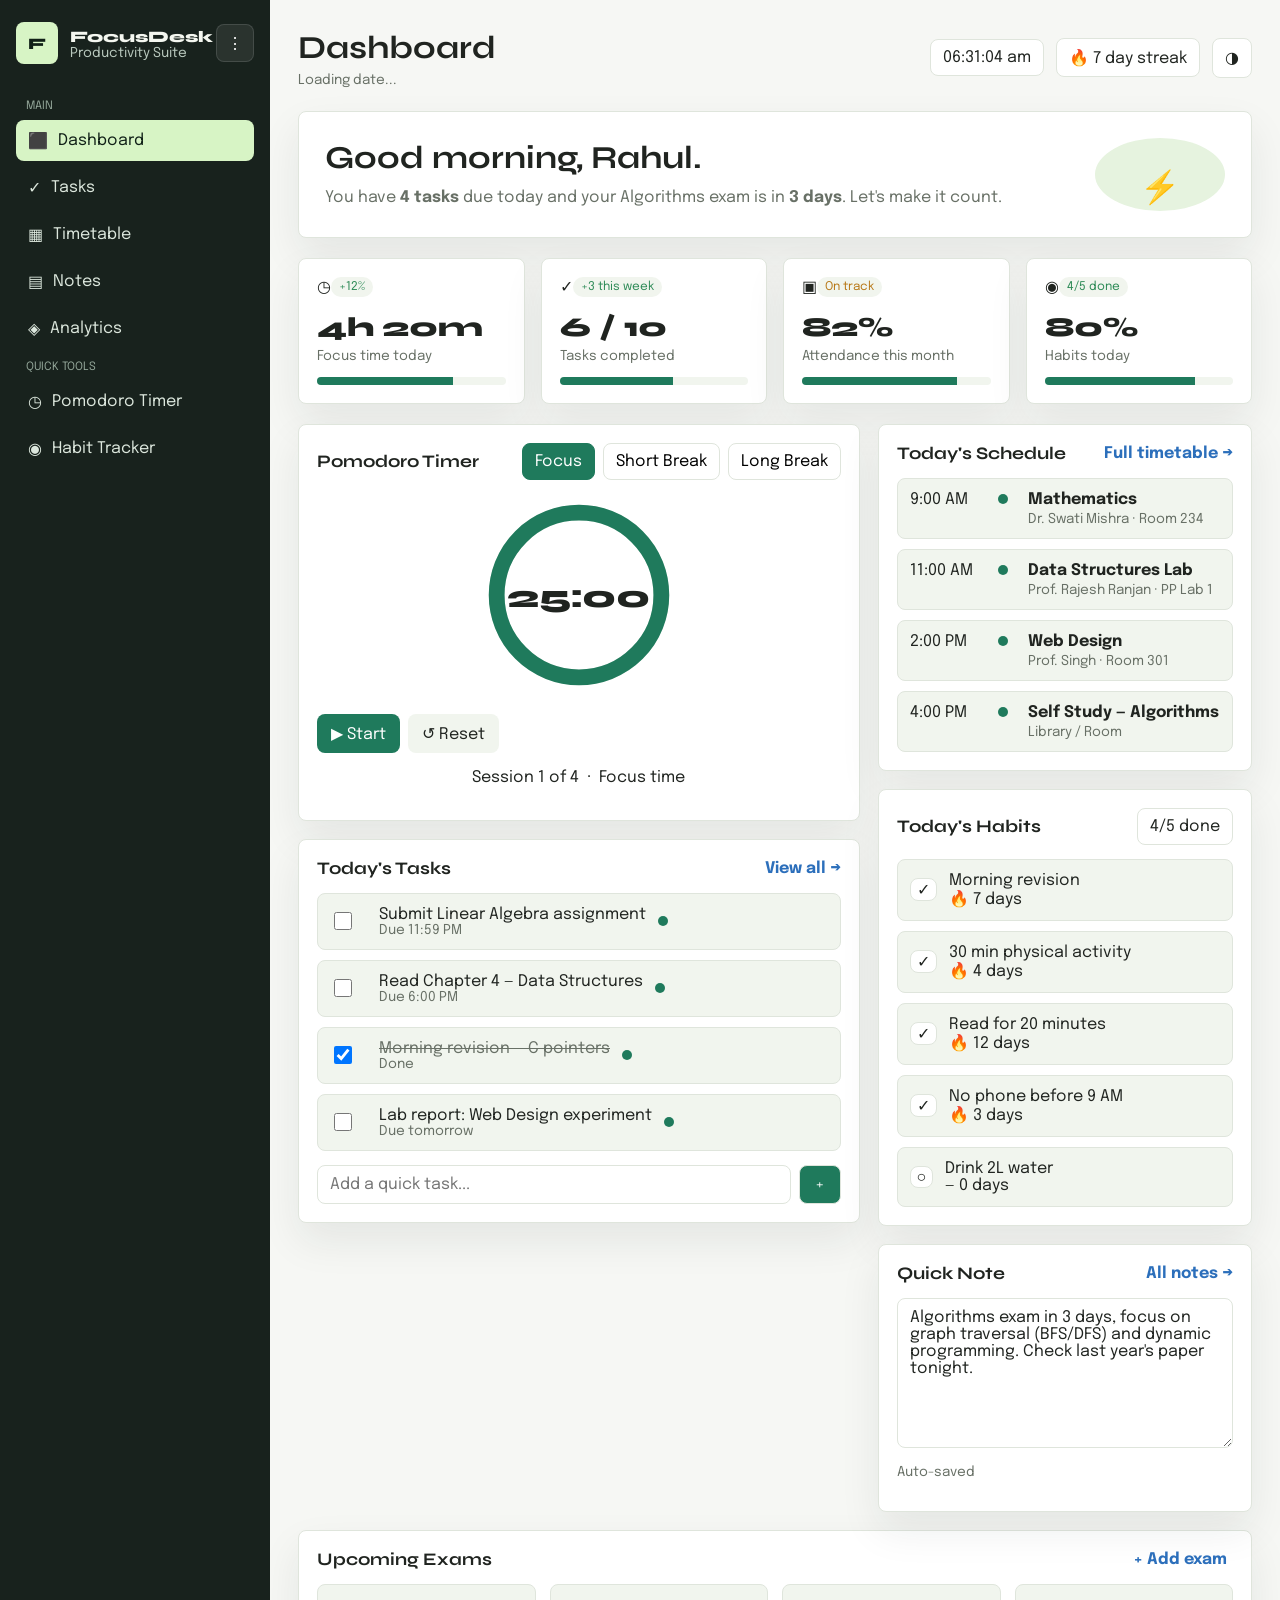
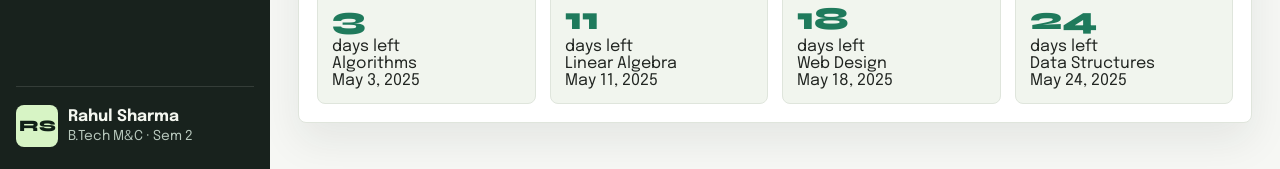
==== html/index.html @ 3807cae0 "Initial commit: project setup" ====
<!DOCTYPE html>
<html lang="en">
<head>
  <meta charset="UTF-8" />
  <meta name="viewport" content="width=device-width, initial-scale=1.0" />
  <title>FocusDesk — Student Productivity Dashboard</title>
  <link rel="stylesheet" href="../css/style.css" />
  <link href="https://fonts.googleapis.com/css2?family=Syne:wght@400;600;700;800&family=Epilogue:ital,wght@0,300;0,400;0,500;1,300&display=swap" rel="stylesheet" />
</head>
<body class="page-dashboard">

  <!-- ── SIDEBAR ─────────────────────────────── -->
  <aside class="sidebar" id="sidebar">
    <div class="sidebar-top">
      <div class="brand">
        <div class="brand-icon">F</div>
        <div class="brand-text">
          <span class="brand-name">FocusDesk</span>
          <span class="brand-sub">Productivity Suite</span>
        </div>
      </div>
      <button class="sidebar-toggle" id="sidebarToggle" aria-label="Toggle sidebar">&#8942;</button>
    </div>

    <nav class="sidebar-nav">
      <p class="nav-group-label">Main</p>
      <ul class="nav-list">
        <li>
          <a href="index.html" class="nav-item active">
            <span class="nav-icon">⬛</span>
            <span class="nav-label">Dashboard</span>
          </a>
        </li>
        <li>
          <a href="tasks.html" class="nav-item">
            <span class="nav-icon">✓</span>
            <span class="nav-label">Tasks</span>
          </a>
        </li>
        <li>
          <a href="timetable.html" class="nav-item">
            <span class="nav-icon">▦</span>
            <span class="nav-label">Timetable</span>
          </a>
        </li>
        <li>
          <a href="notes.html" class="nav-item">
            <span class="nav-icon">▤</span>
            <span class="nav-label">Notes</span>
          </a>
        </li>
        <li>
          <a href="stats.html" class="nav-item">
            <span class="nav-icon">◈</span>
            <span class="nav-label">Analytics</span>
          </a>
        </li>
      </ul>

      <p class="nav-group-label">Quick Tools</p>
      <ul class="nav-list">
        <li>
          <a href="#pomodoro" class="nav-item">
            <span class="nav-icon">◷</span>
            <span class="nav-label">Pomodoro Timer</span>
          </a>
        </li>
        <li>
          <a href="#habits" class="nav-item">
            <span class="nav-icon">◉</span>
            <span class="nav-label">Habit Tracker</span>
          </a>
        </li>
      </ul>
    </nav>

    <div class="sidebar-profile">
      <div class="profile-avatar">RS</div>
      <div class="profile-info">
        <p class="profile-name">Rahul Sharma</p>
        <p class="profile-course">B.Tech M&amp;C · Sem 2</p>
      </div>
    </div>
  </aside>

  <!-- ── MAIN CONTENT ───────────────────────── -->
  <main class="main-content">

    <!-- TOPBAR -->
    <header class="topbar">
      <div class="topbar-left">
        <h1 class="page-title">Dashboard</h1>
        <p class="page-sub" id="currentDate">Loading date...</p>
      </div>
      <div class="topbar-right">
        <div class="live-clock" id="liveClock">00:00:00</div>
        <div class="streak-badge">
          <span class="streak-fire">🔥</span>
          <span class="streak-count" id="streakCount">7</span>
          <span class="streak-label">day streak</span>
        </div>
        <button class="theme-toggle" id="themeToggle" aria-label="Toggle theme">◑</button>
      </div>
    </header>

    <!-- GREETING BANNER -->
    <section class="greeting-banner">
      <div class="greeting-text">
        <h2 class="greeting-headline" id="greetingText">Good morning, Rahul.</h2>
        <p class="greeting-sub">You have <strong id="tasksToday">4 tasks</strong> due today and your Algorithms exam is in <strong>3 days</strong>. Let's make it count.</p>
      </div>
      <div class="greeting-visual" aria-hidden="true">
        <div class="gv-ring gv-ring-1"></div>
        <div class="gv-ring gv-ring-2"></div>
        <div class="gv-ring gv-ring-3"></div>
        <span class="gv-icon">⚡</span>
      </div>
    </section>

    <!-- STAT CARDS ROW -->
    <section class="stats-row" aria-label="Quick stats">
      <div class="stat-card" id="statFocusTime">
        <div class="stat-card-top">
          <span class="stat-icon">◷</span>
          <span class="stat-trend up">+12%</span>
        </div>
        <div class="stat-number">4h 20m</div>
        <div class="stat-label">Focus time today</div>
        <div class="stat-bar">
          <div class="stat-bar-fill" style="--pct: 72%"></div>
        </div>
      </div>

      <div class="stat-card" id="statTasksDone">
        <div class="stat-card-top">
          <span class="stat-icon">✓</span>
          <span class="stat-trend up">+3 this week</span>
        </div>
        <div class="stat-number">6 / 10</div>
        <div class="stat-label">Tasks completed</div>
        <div class="stat-bar">
          <div class="stat-bar-fill" style="--pct: 60%"></div>
        </div>
      </div>

      <div class="stat-card" id="statAttendance">
        <div class="stat-card-top">
          <span class="stat-icon">▣</span>
          <span class="stat-trend neutral">On track</span>
        </div>
        <div class="stat-number">82%</div>
        <div class="stat-label">Attendance this month</div>
        <div class="stat-bar">
          <div class="stat-bar-fill" style="--pct: 82%"></div>
        </div>
      </div>

      <div class="stat-card" id="statHabits">
        <div class="stat-card-top">
          <span class="stat-icon">◉</span>
          <span class="stat-trend up">4/5 done</span>
        </div>
        <div class="stat-number">80%</div>
        <div class="stat-label">Habits today</div>
        <div class="stat-bar">
          <div class="stat-bar-fill" style="--pct: 80%"></div>
        </div>
      </div>
    </section>

    <!-- MAIN GRID: Two columns -->
    <div class="dashboard-grid">

      <!-- LEFT COLUMN -->
      <div class="dash-col dash-col-left">

        <!-- POMODORO TIMER -->
        <section class="widget widget-pomodoro" id="pomodoro">
          <div class="widget-header">
            <h3 class="widget-title">Pomodoro Timer</h3>
            <div class="pomo-mode-tabs">
              <button class="pomo-tab active" data-mode="focus" id="modeWork">Focus</button>
              <button class="pomo-tab" data-mode="short" id="modeShort">Short Break</button>
              <button class="pomo-tab" data-mode="long" id="modeLong">Long Break</button>
            </div>
          </div>
          <div class="pomo-body">
            <div class="pomo-ring-wrap">
              <svg class="pomo-ring" viewBox="0 0 120 120" aria-hidden="true">
                <circle class="pomo-ring-bg" cx="60" cy="60" r="52" />
                <circle class="pomo-ring-fill" cx="60" cy="60" r="52" id="pomodoroRing" />
              </svg>
              <div class="pomo-time-display" id="pomodoroDisplay">25:00</div>
            </div>
            <div class="pomo-controls">
              <button class="pomo-btn" id="pomodoroStart">▶ Start</button>
              <button class="pomo-btn pomo-btn-ghost" id="pomodoroReset">↺ Reset</button>
            </div>
            <p class="pomo-session-info">Session <span id="pomodoroSession">1</span> of 4 &nbsp;·&nbsp; <span id="pomodoroPhase">Focus time</span></p>
          </div>
        </section>

        <!-- TODAY'S QUICK TASKS -->
        <section class="widget widget-tasks">
          <div class="widget-header">
            <h3 class="widget-title">Today's Tasks</h3>
            <a href="tasks.html" class="widget-link">View all →</a>
          </div>
          <ul class="quick-task-list" id="quickTaskList">
            <li class="quick-task" data-priority="high">
              <input type="checkbox" class="task-cb" id="qt1" />
              <label for="qt1" class="task-cb-label"></label>
              <div class="task-text-wrap">
                <span class="task-text">Submit Linear Algebra assignment</span>
                <span class="task-due">Due 11:59 PM</span>
              </div>
              <span class="task-priority-dot high"></span>
            </li>
            <li class="quick-task" data-priority="medium">
              <input type="checkbox" class="task-cb" id="qt2" />
              <label for="qt2" class="task-cb-label"></label>
              <div class="task-text-wrap">
                <span class="task-text">Read Chapter 4 — Data Structures</span>
                <span class="task-due">Due 6:00 PM</span>
              </div>
              <span class="task-priority-dot medium"></span>
            </li>
            <li class="quick-task done" data-priority="low">
              <input type="checkbox" class="task-cb" id="qt3" checked />
              <label for="qt3" class="task-cb-label"></label>
              <div class="task-text-wrap">
                <span class="task-text">Morning revision — C pointers</span>
                <span class="task-due">Done</span>
              </div>
              <span class="task-priority-dot low"></span>
            </li>
            <li class="quick-task" data-priority="high">
              <input type="checkbox" class="task-cb" id="qt4" />
              <label for="qt4" class="task-cb-label"></label>
              <div class="task-text-wrap">
                <span class="task-text">Lab report: Web Design experiment</span>
                <span class="task-due">Due tomorrow</span>
              </div>
              <span class="task-priority-dot high"></span>
            </li>
          </ul>
          <div class="add-task-inline">
            <input type="text" class="add-task-input" id="addTaskInput" placeholder="Add a quick task..." />
            <button class="add-task-btn" id="addTaskBtn">+</button>
          </div>
        </section>

      </div>

      <!-- RIGHT COLUMN -->
      <div class="dash-col dash-col-right">

        <!-- UPCOMING SCHEDULE -->
        <section class="widget widget-schedule">
          <div class="widget-header">
            <h3 class="widget-title">Today's Schedule</h3>
            <a href="timetable.html" class="widget-link">Full timetable →</a>
          </div>
          <div class="schedule-timeline">
            <div class="schedule-item done">
              <div class="sched-time">9:00 AM</div>
              <div class="sched-line"><div class="sched-dot"></div></div>
              <div class="sched-content">
                <p class="sched-subject">Mathematics</p>
                <p class="sched-info">Dr. Swati Mishra · Room 234</p>
              </div>
            </div>
            <div class="schedule-item active">
              <div class="sched-time">11:00 AM</div>
              <div class="sched-line"><div class="sched-dot"></div></div>
              <div class="sched-content">
                <p class="sched-subject">Data Structures Lab</p>
                <p class="sched-info">Prof. Rajesh Ranjan · PP Lab 1</p>
              </div>
            </div>
            <div class="schedule-item">
              <div class="sched-time">2:00 PM</div>
              <div class="sched-line"><div class="sched-dot"></div></div>
              <div class="sched-content">
                <p class="sched-subject">Web Design</p>
                <p class="sched-info">Prof. Singh · Room 301</p>
              </div>
            </div>
            <div class="schedule-item">
              <div class="sched-time">4:00 PM</div>
              <div class="sched-line"><div class="sched-dot"></div></div>
              <div class="sched-content">
                <p class="sched-subject">Self Study — Algorithms</p>
                <p class="sched-info">Library / Room</p>
              </div>
            </div>
          </div>
        </section>

        <!-- HABIT TRACKER -->
        <section class="widget widget-habits" id="habits">
          <div class="widget-header">
            <h3 class="widget-title">Today's Habits</h3>
            <span class="widget-badge" id="habitBadge">4/5 done</span>
          </div>
          <ul class="habit-list" id="habitList">
            <li class="habit-item done">
              <button class="habit-check" data-done="true" aria-label="Toggle">✓</button>
              <div class="habit-info">
                <span class="habit-name">Morning revision</span>
                <span class="habit-streak">🔥 7 days</span>
              </div>
            </li>
            <li class="habit-item done">
              <button class="habit-check" data-done="true" aria-label="Toggle">✓</button>
              <div class="habit-info">
                <span class="habit-name">30 min physical activity</span>
                <span class="habit-streak">🔥 4 days</span>
              </div>
            </li>
            <li class="habit-item done">
              <button class="habit-check" data-done="true" aria-label="Toggle">✓</button>
              <div class="habit-info">
                <span class="habit-name">Read for 20 minutes</span>
                <span class="habit-streak">🔥 12 days</span>
              </div>
            </li>
            <li class="habit-item done">
              <button class="habit-check" data-done="true" aria-label="Toggle">✓</button>
              <div class="habit-info">
                <span class="habit-name">No phone before 9 AM</span>
                <span class="habit-streak">🔥 3 days</span>
              </div>
            </li>
            <li class="habit-item">
              <button class="habit-check" data-done="false" aria-label="Toggle">○</button>
              <div class="habit-info">
                <span class="habit-name">Drink 2L water</span>
                <span class="habit-streak">— 0 days</span>
              </div>
            </li>
          </ul>
        </section>

        <!-- QUICK NOTE -->
        <section class="widget widget-quicknote">
          <div class="widget-header">
            <h3 class="widget-title">Quick Note</h3>
            <a href="notes.html" class="widget-link">All notes →</a>
          </div>
          <textarea class="quick-note-area" id="quickNoteArea" placeholder="Jot something down... (auto-saved)">Algorithms exam in 3 days, focus on graph traversal (BFS/DFS) and dynamic programming. Check last year's paper tonight.</textarea>
          <p class="quick-note-hint" id="quickNoteSaveStatus">Auto-saved</p>
        </section>

      </div>

    </div>
    <!-- end dashboard-grid -->

    <!-- EXAM COUNTDOWN STRIP -->
    <section class="exam-strip">
      <div class="widget-header">
        <h3 class="widget-title">Upcoming Exams</h3>
        <button class="widget-link-btn" id="addExamBtn">+ Add exam</button>
      </div>
      <div class="exam-cards-row" id="examCardsRow">
        <div class="exam-card">
          <div class="exam-days" id="examDays1">3</div>
          <div class="exam-days-label">days left</div>
          <div class="exam-name">Algorithms</div>
          <div class="exam-date">May 3, 2025</div>
        </div>
        <div class="exam-card">
          <div class="exam-days">11</div>
          <div class="exam-days-label">days left</div>
          <div class="exam-name">Linear Algebra</div>
          <div class="exam-date">May 11, 2025</div>
        </div>
        <div class="exam-card">
          <div class="exam-days">18</div>
          <div class="exam-days-label">days left</div>
          <div class="exam-name">Web Design</div>
          <div class="exam-date">May 18, 2025</div>
        </div>
        <div class="exam-card">
          <div class="exam-days">24</div>
          <div class="exam-days-label">days left</div>
          <div class="exam-name">Data Structures</div>
          <div class="exam-date">May 24, 2025</div>
        </div>
      </div>
    </section>

  </main>
  <!-- end main-content -->

  <script type="module" src="../js/app.js"></script>
  <script type="module" src="../js/dashboard.js"></script>
</body>
</html>
---- css/style.css ----
:root {
  --bg: #f6f7f4;
  --panel: #ffffff;
  --panel-soft: #f1f5ee;
  --text: #202420;
  --muted: #687066;
  --line: #dfe5dc;
  --accent: #1f7a5c;
  --accent-2: #2c6fbb;
  --amber: #b77716;
  --red: #c34949;
  --green: #2e8b57;
  --shadow: 0 18px 40px rgba(31, 40, 35, 0.08);
}

* {
  box-sizing: border-box;
}

body {
  margin: 0;
  min-height: 100vh;
  background: var(--bg);
  color: var(--text);
  font-family: Epilogue, Arial, sans-serif;
  display: flex;
}

body.dark {
  --bg: #151917;
  --panel: #202621;
  --panel-soft: #262d28;
  --text: #eef3ed;
  --muted: #a8b2a9;
  --line: #384139;
  --shadow: 0 18px 40px rgba(0, 0, 0, 0.22);
}

button,
input,
textarea,
select {
  font: inherit;
}

button,
a {
  -webkit-tap-highlight-color: transparent;
}

a {
  color: inherit;
  text-decoration: none;
}

.sidebar {
  width: 270px;
  min-height: 100vh;
  padding: 22px 16px;
  background: #18221d;
  color: #f4f7f0;
  position: sticky;
  top: 0;
  display: flex;
  flex-direction: column;
  gap: 24px;
}

.sidebar-top,
.brand,
.topbar,
.topbar-right,
.stat-card-top,
.widget-header,
.task-toolbar,
.task-actions,
.modal-header,
.modal-footer,
.editor-meta-row,
.format-toolbar,
.tt-legend,
.period-tabs,
.week-nav,
.view-toggle-bar {
  display: flex;
  align-items: center;
}

.sidebar-top,
.topbar,
.widget-header,
.task-toolbar,
.modal-header,
.modal-footer {
  justify-content: space-between;
}

.brand {
  gap: 12px;
}

.brand-icon,
.profile-avatar {
  width: 42px;
  height: 42px;
  display: grid;
  place-items: center;
  border-radius: 8px;
  background: #d7f4c5;
  color: #102017;
  font-family: Syne, Arial, sans-serif;
  font-weight: 800;
}

.brand-text,
.profile-info,
.task-text-wrap,
.habit-info,
.editor-meta,
.donut-center {
  display: flex;
  flex-direction: column;
}

.brand-name,
.page-title,
.greeting-headline,
.widget-title,
.task-card-title,
.modal-title,
.col-title {
  font-family: Syne, Arial, sans-serif;
}

.brand-name {
  font-weight: 800;
}

.brand-sub,
.profile-course,
.page-sub,
.stat-label,
.task-due,
.sched-info,
.quick-note-hint,
.note-save-status,
.note-wordcount,
.note-last-edited {
  color: var(--muted);
  font-size: 0.85rem;
}

.sidebar .brand-sub,
.sidebar .profile-course {
  color: #b8c8bd;
}

.sidebar-toggle,
.theme-toggle,
.week-btn,
.tca-btn,
.modal-close,
.editor-btn,
.fmt-btn,
.habit-check,
.add-task-btn {
  border: 1px solid var(--line);
  background: var(--panel);
  color: var(--text);
  border-radius: 8px;
  cursor: pointer;
}

.sidebar-toggle {
  background: rgba(255, 255, 255, 0.08);
  color: #ffffff;
  border-color: rgba(255, 255, 255, 0.12);
  width: 38px;
  height: 38px;
}

.nav-group-label {
  margin: 12px 10px 8px;
  color: #94a79a;
  font-size: 0.72rem;
  text-transform: uppercase;
  letter-spacing: 0;
}

.nav-list {
  list-style: none;
  padding: 0;
  margin: 0;
  display: grid;
  gap: 6px;
}

.nav-item {
  display: flex;
  gap: 10px;
  align-items: center;
  padding: 11px 12px;
  border-radius: 8px;
  color: #dce7dd;
}

.nav-item.active,
.nav-item:hover {
  background: #d7f4c5;
  color: #102017;
}

.sidebar-profile {
  margin-top: auto;
  display: flex;
  gap: 10px;
  align-items: center;
  padding-top: 18px;
  border-top: 1px solid rgba(255, 255, 255, 0.12);
}

.profile-name {
  margin: 0;
  font-weight: 700;
}

.profile-course {
  margin: 4px 0 0;
}

.main-content {
  flex: 1;
  min-width: 0;
  padding: 28px;
}

.topbar {
  gap: 20px;
  margin-bottom: 24px;
}

.topbar-right {
  gap: 12px;
  flex-wrap: wrap;
  justify-content: flex-end;
}

.page-title {
  margin: 0;
  font-size: 2rem;
}

.page-sub {
  margin: 6px 0 0;
}

.live-clock,
.streak-badge,
.widget-badge,
.period-btn,
.filter-btn,
.view-btn,
.pomo-tab {
  background: var(--panel);
  border: 1px solid var(--line);
  border-radius: 8px;
  padding: 9px 12px;
}

.theme-toggle,
.week-btn {
  width: 40px;
  height: 40px;
}

.greeting-banner,
.widget,
.stat-card,
.task-overview,
.task-column,
.notes-sidebar,
.note-editor-wrap,
.exam-strip,
.tt-legend,
.modal {
  background: var(--panel);
  border: 1px solid var(--line);
  border-radius: 8px;
  box-shadow: var(--shadow);
}

.greeting-banner {
  display: flex;
  justify-content: space-between;
  gap: 20px;
  padding: 26px;
  margin-bottom: 20px;
  overflow: hidden;
}

.greeting-headline {
  margin: 0 0 8px;
  font-size: 2rem;
}

.greeting-sub {
  margin: 0;
  color: var(--muted);
  line-height: 1.6;
}

.greeting-visual {
  width: 130px;
  min-width: 130px;
  border-radius: 50%;
  background: #e6f3df;
  display: grid;
  place-items: center;
  color: #1b7a57;
  font-size: 2rem;
}

.stats-row {
  display: grid;
  grid-template-columns: repeat(4, minmax(0, 1fr));
  gap: 16px;
  margin-bottom: 20px;
}

.stat-card {
  padding: 18px;
}

.stat-number {
  font-family: Syne, Arial, sans-serif;
  font-size: 1.7rem;
  font-weight: 800;
  margin: 14px 0 6px;
}

.stat-trend,
.priority-tag,
.att-status,
.note-item-cat {
  font-size: 0.75rem;
  border-radius: 999px;
  padding: 4px 8px;
  background: var(--panel-soft);
}

.up,
.safe,
.green {
  color: var(--green);
}

.neutral,
.amber,
.warn {
  color: var(--amber);
}

.red,
.danger {
  color: var(--red);
}

.stat-bar,
.task-ov-bar,
.trend-bar-wrap,
.att-bar-wrap {
  height: 8px;
  background: var(--panel-soft);
  border-radius: 999px;
  overflow: hidden;
  margin-top: 14px;
}

.stat-bar-fill,
.task-ov-fill,
.trend-bar,
.att-bar {
  display: block;
  height: 100%;
  width: var(--pct, var(--w, 50%));
  background: var(--accent);
}

.dashboard-grid,
.analytics-grid {
  display: grid;
  grid-template-columns: minmax(0, 1.35fr) minmax(320px, 0.9fr);
  gap: 18px;
}

.dash-col,
.analytics-grid {
  min-width: 0;
}

.widget,
.exam-strip {
  padding: 18px;
  margin-bottom: 18px;
}

.widget-title {
  margin: 0;
  font-size: 1.1rem;
}

.widget-link,
.widget-link-btn {
  color: var(--accent-2);
  font-weight: 700;
  background: transparent;
  border: 0;
  cursor: pointer;
}

.pomo-body {
  text-align: center;
}

.pomo-ring-wrap {
  position: relative;
  width: 190px;
  margin: 20px auto;
}

.pomo-ring {
  width: 190px;
  height: 190px;
  transform: rotate(-90deg);
}

.pomo-ring-bg,
.pomo-ring-fill {
  fill: none;
  stroke-width: 10;
}

.pomo-ring-bg {
  stroke: var(--panel-soft);
}

.pomo-ring-fill {
  stroke: var(--accent);
  stroke-linecap: round;
}

.pomo-time-display {
  position: absolute;
  inset: 0;
  display: grid;
  place-items: center;
  font-family: Syne, Arial, sans-serif;
  font-size: 2rem;
  font-weight: 800;
}

.pomo-mode-tabs,
.pomo-controls,
.task-filters {
  display: flex;
  gap: 8px;
  flex-wrap: wrap;
}

.pomo-tab.active,
.filter-btn.active,
.view-btn.active,
.period-btn.active,
.notes-filter.active {
  background: var(--accent);
  color: #ffffff;
  border-color: var(--accent);
}

.pomo-btn,
.btn-add-task,
.modal-btn-confirm,
.new-note-btn {
  border: 0;
  background: var(--accent);
  color: #ffffff;
  border-radius: 8px;
  padding: 10px 14px;
  cursor: pointer;
}

.pomo-btn-ghost,
.modal-btn-cancel {
  background: var(--panel-soft);
  color: var(--text);
}

.quick-task-list,
.habit-list,
.notes-list,
.donut-legend {
  list-style: none;
  padding: 0;
  margin: 14px 0 0;
  display: grid;
  gap: 10px;
}

.quick-task,
.habit-item,
.schedule-item,
.note-item,
.task-card {
  background: var(--panel-soft);
  border: 1px solid var(--line);
  border-radius: 8px;
}

.quick-task,
.habit-item {
  display: flex;
  align-items: center;
  gap: 12px;
  padding: 12px;
}

.quick-task.done .task-text,
.task-card.done .task-card-title,
.task-card.is-done .task-card-title {
  text-decoration: line-through;
  color: var(--muted);
}

.task-cb {
  width: 18px;
  height: 18px;
}

.add-task-inline,
.notes-search-wrap {
  display: flex;
  gap: 8px;
  margin-top: 14px;
}

.add-task-input,
.notes-search,
.modal-input,
.modal-textarea,
.modal-select,
.task-sort-select,
.note-title-input,
.note-cat-select,
.quick-note-area {
  width: 100%;
  border: 1px solid var(--line);
  background: var(--panel);
  color: var(--text);
  border-radius: 8px;
  padding: 10px 12px;
}

.add-task-btn {
  min-width: 42px;
  background: var(--accent);
  color: #ffffff;
}

.schedule-timeline {
  display: grid;
  gap: 10px;
  margin-top: 14px;
}

.schedule-item {
  display: grid;
  grid-template-columns: 78px 20px 1fr;
  gap: 10px;
  padding: 12px;
}

.sched-subject {
  margin: 0 0 4px;
  font-weight: 700;
}

.sched-info {
  margin: 0;
}

.sched-dot,
.task-priority-dot,
.col-dot,
.legend-dot,
.dl-dot {
  display: inline-block;
  width: 10px;
  height: 10px;
  border-radius: 50%;
  background: var(--accent);
}

.quick-note-area {
  min-height: 150px;
  resize: vertical;
  margin-top: 14px;
}

.exam-cards-row {
  display: grid;
  grid-template-columns: repeat(4, minmax(0, 1fr));
  gap: 14px;
  margin-top: 14px;
}

.exam-card {
  padding: 14px;
  border-radius: 8px;
  background: var(--panel-soft);
  border: 1px solid var(--line);
}

.exam-days {
  font-family: Syne, Arial, sans-serif;
  font-size: 2rem;
  font-weight: 800;
  color: var(--accent);
}

.task-toolbar {
  gap: 12px;
  flex-wrap: wrap;
  margin-bottom: 16px;
}

.task-actions {
  gap: 8px;
}

.task-overview {
  display: grid;
  grid-template-columns: repeat(4, 100px) minmax(220px, 1fr);
  gap: 14px;
  align-items: center;
  padding: 16px;
  margin-bottom: 18px;
}

.task-ov-num {
  display: block;
  font-family: Syne, Arial, sans-serif;
  font-size: 1.6rem;
  font-weight: 800;
}

.task-ov-label {
  color: var(--muted);
  font-size: 0.84rem;
}

.task-board {
  display: grid;
  grid-template-columns: repeat(3, minmax(260px, 1fr));
  gap: 16px;
}

.task-column {
  padding: 14px;
}

.task-col-header {
  display: flex;
  align-items: center;
  gap: 8px;
  margin-bottom: 12px;
}

.col-count {
  margin-left: auto;
  color: var(--muted);
}

.task-col-body {
  min-height: 260px;
  display: grid;
  gap: 12px;
  align-content: start;
}

.task-card {
  padding: 14px;
}

.task-card.is-dragging {
  opacity: 0.65;
}

.task-card-top,
.task-card-footer {
  display: flex;
  align-items: center;
  justify-content: space-between;
  gap: 10px;
}

.task-card-title {
  margin: 12px 0 8px;
}

.task-card-desc {
  color: var(--muted);
  line-height: 1.5;
}

.task-card-due {
  font-size: 0.82rem;
  color: var(--muted);
}

.priority-high,
.high {
  border-color: rgba(195, 73, 73, 0.38);
}

.priority-medium,
.medium {
  border-color: rgba(183, 119, 22, 0.38);
}

.priority-low,
.low {
  border-color: rgba(46, 139, 87, 0.38);
}

.modal-overlay {
  position: fixed;
  inset: 0;
  background: rgba(13, 18, 14, 0.55);
  display: none;
  place-items: center;
  padding: 20px;
  z-index: 20;
}

.modal-overlay.open,
.modal-overlay.show {
  display: grid;
}

.modal {
  width: min(560px, 100%);
  padding: 18px;
}

.modal-body {
  display: grid;
  gap: 14px;
  margin: 16px 0;
}

.modal-row {
  display: grid;
  grid-template-columns: 1fr 1fr;
  gap: 12px;
}

.modal-label {
  display: block;
  margin-bottom: 6px;
  color: var(--muted);
  font-size: 0.85rem;
}

.notes-layout {
  display: grid;
  grid-template-columns: 320px minmax(0, 1fr);
  gap: 18px;
}

.notes-sidebar,
.note-editor-wrap {
  padding: 16px;
}

.notes-filter-tabs {
  display: flex;
  gap: 8px;
  flex-wrap: wrap;
  margin: 12px 0;
}

.notes-filter {
  border: 1px solid var(--line);
  background: var(--panel);
  color: var(--text);
  border-radius: 8px;
  padding: 8px 10px;
  cursor: pointer;
}

.new-note-btn {
  width: 100%;
}

.note-item {
  padding: 12px;
  cursor: pointer;
}

.note-item.active {
  border-color: var(--accent);
}

.note-item-top {
  display: flex;
  justify-content: space-between;
  gap: 8px;
}

.note-item-title {
  margin: 10px 0 6px;
}

.note-item-preview {
  margin: 0;
  color: var(--muted);
  font-size: 0.86rem;
  line-height: 1.4;
}

.note-editor-toolbar {
  display: flex;
  gap: 12px;
  justify-content: space-between;
}

.note-title-input {
  font-family: Syne, Arial, sans-serif;
  font-size: 1.4rem;
  font-weight: 700;
}

.editor-meta-row,
.format-toolbar {
  gap: 8px;
  margin-top: 10px;
}

.note-editor {
  min-height: 420px;
  margin-top: 14px;
  padding: 18px;
  border: 1px solid var(--line);
  border-radius: 8px;
  background: var(--panel-soft);
  line-height: 1.7;
}

.note-editor-footer {
  display: flex;
  justify-content: space-between;
  gap: 10px;
  margin-top: 10px;
}

.timetable-wrap {
  overflow-x: auto;
}

.timetable-grid {
  display: grid;
  grid-template-columns: 80px repeat(6, minmax(130px, 1fr));
  min-width: 860px;
  border: 1px solid var(--line);
  border-radius: 8px;
  overflow: hidden;
}

.tt-header,
.tt-time,
.tt-cell {
  border-right: 1px solid var(--line);
  border-bottom: 1px solid var(--line);
  min-height: 72px;
  padding: 10px;
  background: var(--panel);
}

.tt-header {
  min-height: auto;
  font-weight: 800;
  background: var(--panel-soft);
  text-align: center;
}

.tt-header.active,
.tt-header[data-today="true"] {
  color: var(--accent);
}

.tt-time {
  color: var(--muted);
  font-weight: 700;
}

.tt-class {
  height: 100%;
  padding: 9px;
  border-radius: 8px;
  color: #102017;
  display: flex;
  flex-direction: column;
  gap: 4px;
  background: #d7f4c5;
}

.subject-maths { background: #d7f4c5; }
.subject-algo { background: #cde5ff; }
.subject-ds { background: #efe0ff; }
.subject-web { background: #ffe1c9; }
.subject-python { background: #fff0a8; }
.subject-c { background: #ffd4d4; }
.subject-self { background: #d9ece5; }

.tt-break {
  background: var(--panel-soft);
  color: var(--muted);
  text-align: center;
}

.tt-legend {
  gap: 14px;
  flex-wrap: wrap;
  padding: 14px;
  margin-top: 16px;
}

.bar-chart {
  display: grid;
  grid-template-columns: repeat(7, 1fr);
  gap: 10px;
  align-items: end;
  height: 250px;
  margin-top: 18px;
}

.bar-group {
  height: 100%;
  display: grid;
  grid-template-rows: 1fr auto;
  gap: 8px;
  text-align: center;
}

.bar-wrap {
  display: flex;
  align-items: end;
  justify-content: center;
  background: var(--panel-soft);
  border-radius: 8px;
  padding: 6px;
}

.bar {
  width: 100%;
  height: var(--h, 40%);
  min-height: 20px;
  border-radius: 6px;
  background: var(--accent-2);
  position: relative;
}

.bar-val {
  position: absolute;
  left: 50%;
  bottom: calc(100% + 6px);
  transform: translateX(-50%);
  font-size: 0.72rem;
  white-space: nowrap;
  color: var(--muted);
}

.donut-chart-wrap {
  display: flex;
  align-items: center;
  gap: 20px;
  flex-wrap: wrap;
  margin-top: 16px;
}

.donut-chart {
  width: 170px;
  height: 170px;
  position: relative;
}

.donut-svg {
  width: 170px;
  height: 170px;
  transform: rotate(-90deg);
}

.donut-seg {
  fill: none;
  stroke-width: 14;
}

.seg-maths { stroke: #1f7a5c; }
.seg-algo { stroke: #2c6fbb; }
.seg-ds { stroke: #8661c1; }
.seg-web { stroke: #d17930; }

.donut-center {
  position: absolute;
  inset: 0;
  align-items: center;
  justify-content: center;
}

.trend-row {
  display: grid;
  grid-template-columns: 44px 1fr 30px;
  gap: 10px;
  align-items: center;
  margin-top: 13px;
}

.attendance-table {
  width: 100%;
  border-collapse: collapse;
  margin-top: 12px;
}

.attendance-table th,
.attendance-table td {
  padding: 12px;
  border-bottom: 1px solid var(--line);
  text-align: left;
}

@media (max-width: 980px) {
  body {
    display: block;
  }

  .sidebar {
    position: relative;
    width: 100%;
    min-height: auto;
  }

  .stats-row,
  .dashboard-grid,
  .analytics-grid,
  .task-board,
  .exam-cards-row,
  .notes-layout,
  .task-overview {
    grid-template-columns: 1fr;
  }

  .main-content {
    padding: 18px;
  }

  .topbar,
  .greeting-banner,
  .note-editor-toolbar {
    align-items: flex-start;
    flex-direction: column;
  }

  .greeting-visual {
    display: none;
  }
}

@media (max-width: 620px) {
  .modal-row,
  .stats-row {
    grid-template-columns: 1fr;
  }

  .task-toolbar,
  .task-actions,
  .topbar-right {
    align-items: stretch;
    width: 100%;
  }

  .task-actions,
  .topbar-right {
    flex-direction: column;
  }
}
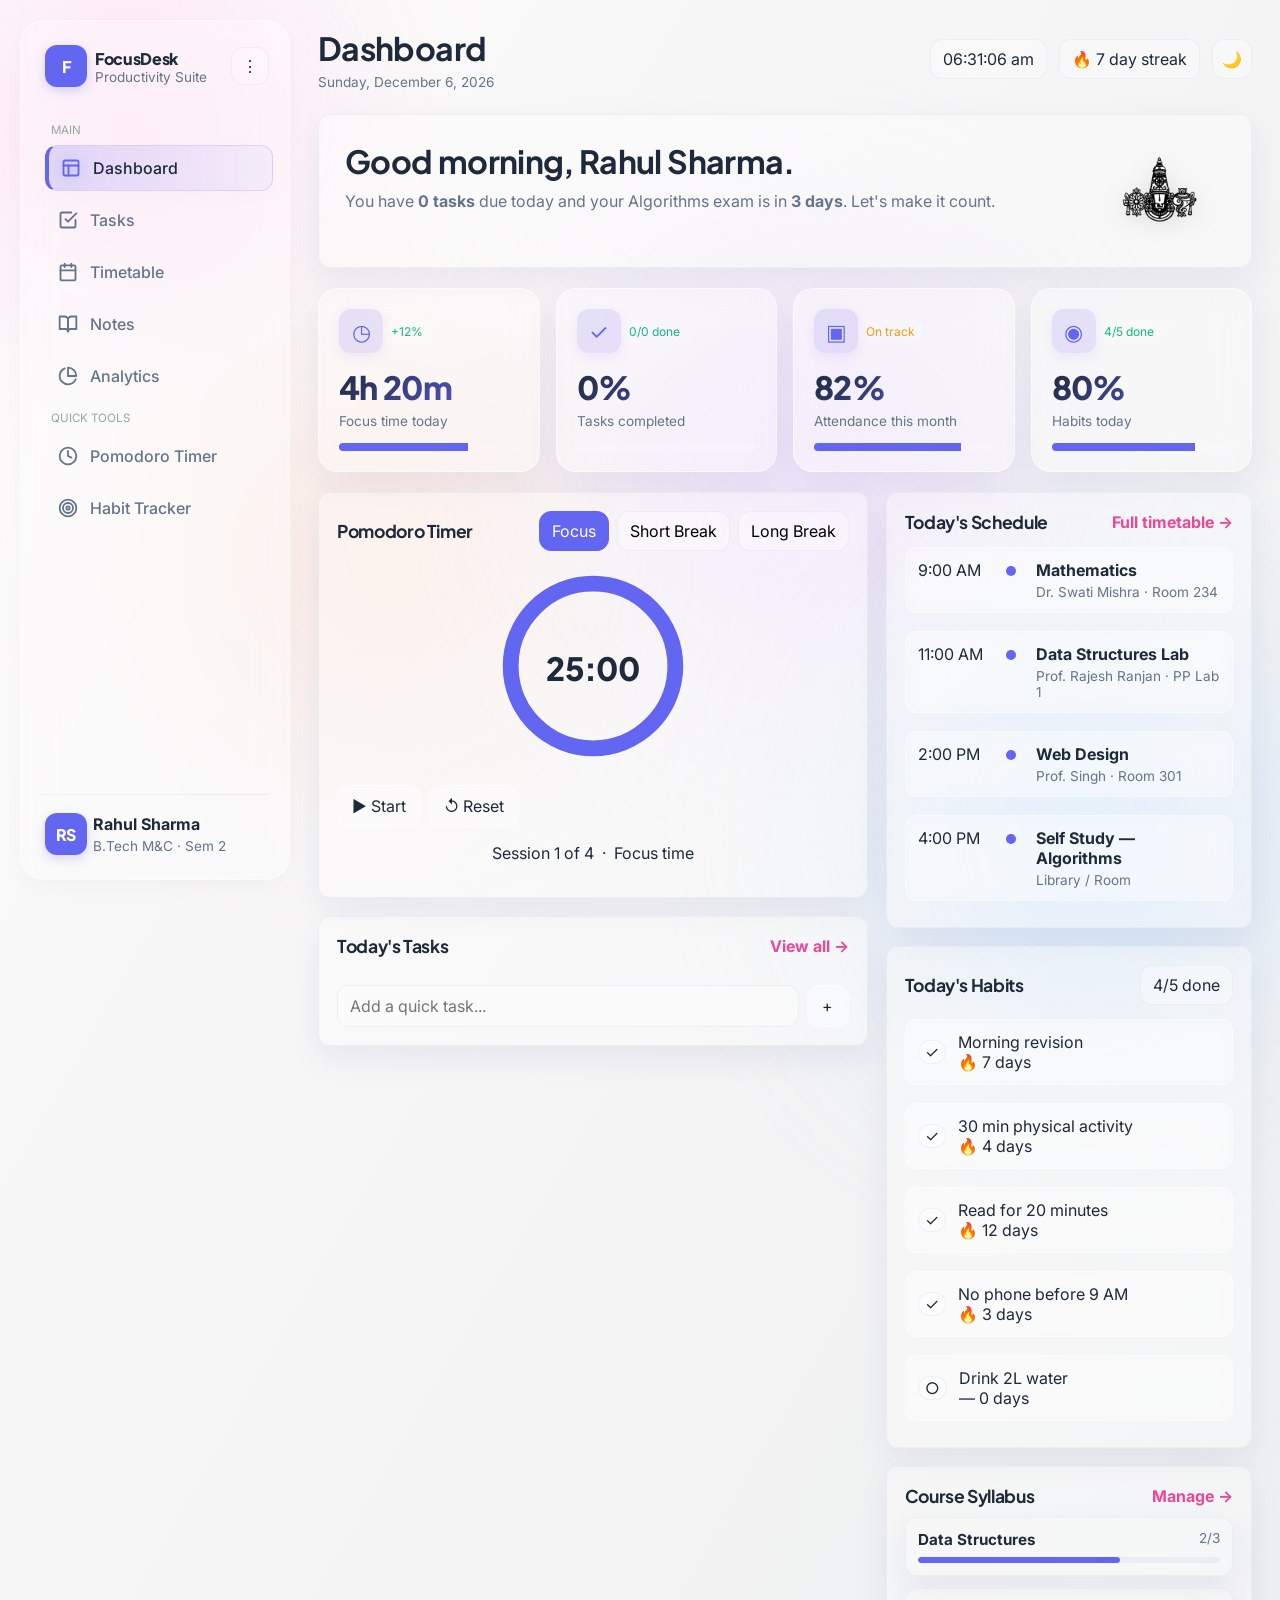
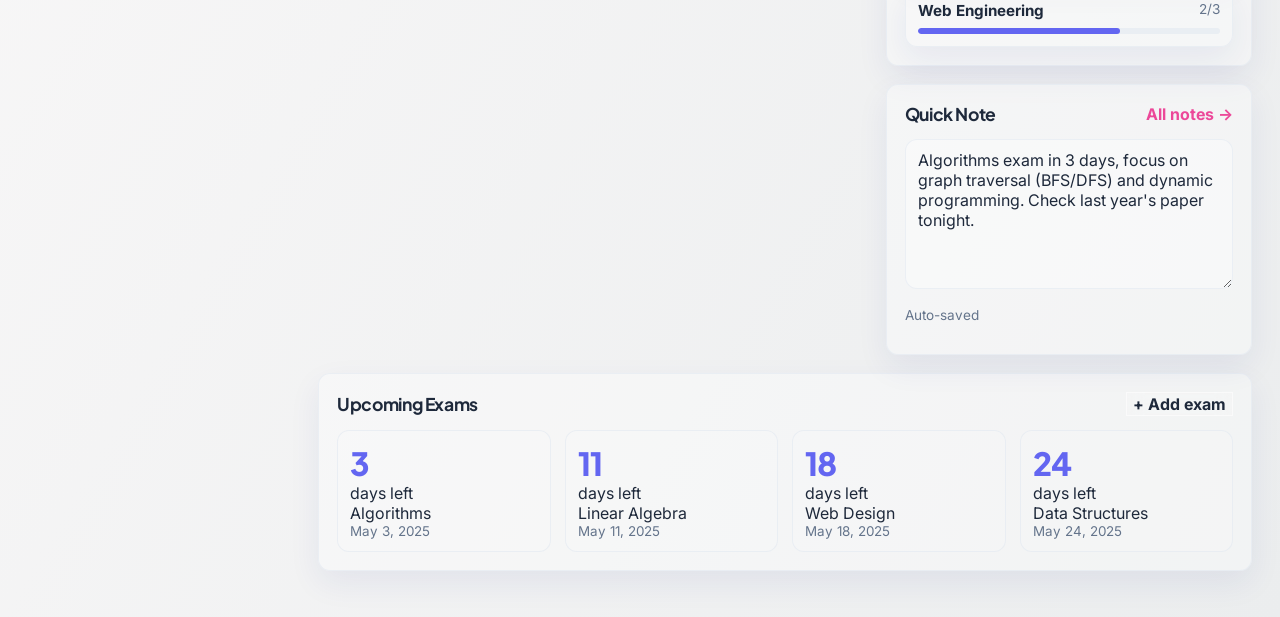
==== commit 6e634c7e: "feat: complete premium glassmorphism theme and SVG icons" ====
--- a/html/index.html
+++ b/html/index.html
@@ -1,399 +1,407 @@
-<!DOCTYPE html>
-<html lang="en">
-<head>
-  <meta charset="UTF-8" />
-  <meta name="viewport" content="width=device-width, initial-scale=1.0" />
-  <title>FocusDesk — Student Productivity Dashboard</title>
+<!DOCTYPE html>
+<html lang="en">
+<head>
+  <meta charset="UTF-8" />
+  <meta name="viewport" content="width=device-width, initial-scale=1.0" />
+  <title>FocusDesk — Student Productivity Dashboard</title>
   <link rel="stylesheet" href="../css/style.css" />
-  <link href="https://fonts.googleapis.com/css2?family=Syne:wght@400;600;700;800&family=Epilogue:ital,wght@0,300;0,400;0,500;1,300&display=swap" rel="stylesheet" />
-</head>
-<body class="page-dashboard">
-
-  <!-- ── SIDEBAR ─────────────────────────────── -->
-  <aside class="sidebar" id="sidebar">
-    <div class="sidebar-top">
-      <div class="brand">
-        <div class="brand-icon">F</div>
-        <div class="brand-text">
-          <span class="brand-name">FocusDesk</span>
-          <span class="brand-sub">Productivity Suite</span>
-        </div>
-      </div>
-      <button class="sidebar-toggle" id="sidebarToggle" aria-label="Toggle sidebar">&#8942;</button>
-    </div>
-
-    <nav class="sidebar-nav">
-      <p class="nav-group-label">Main</p>
-      <ul class="nav-list">
-        <li>
-          <a href="index.html" class="nav-item active">
-            <span class="nav-icon">⬛</span>
-            <span class="nav-label">Dashboard</span>
-          </a>
-        </li>
-        <li>
-          <a href="tasks.html" class="nav-item">
-            <span class="nav-icon">✓</span>
-            <span class="nav-label">Tasks</span>
-          </a>
-        </li>
-        <li>
-          <a href="timetable.html" class="nav-item">
-            <span class="nav-icon">▦</span>
-            <span class="nav-label">Timetable</span>
-          </a>
-        </li>
-        <li>
-          <a href="notes.html" class="nav-item">
-            <span class="nav-icon">▤</span>
-            <span class="nav-label">Notes</span>
-          </a>
-        </li>
-        <li>
-          <a href="stats.html" class="nav-item">
-            <span class="nav-icon">◈</span>
-            <span class="nav-label">Analytics</span>
-          </a>
-        </li>
-      </ul>
-
-      <p class="nav-group-label">Quick Tools</p>
-      <ul class="nav-list">
-        <li>
-          <a href="#pomodoro" class="nav-item">
-            <span class="nav-icon">◷</span>
-            <span class="nav-label">Pomodoro Timer</span>
-          </a>
-        </li>
-        <li>
-          <a href="#habits" class="nav-item">
-            <span class="nav-icon">◉</span>
-            <span class="nav-label">Habit Tracker</span>
-          </a>
-        </li>
-      </ul>
-    </nav>
-
-    <div class="sidebar-profile">
-      <div class="profile-avatar">RS</div>
-      <div class="profile-info">
-        <p class="profile-name">Rahul Sharma</p>
-        <p class="profile-course">B.Tech M&amp;C · Sem 2</p>
-      </div>
-    </div>
-  </aside>
-
-  <!-- ── MAIN CONTENT ───────────────────────── -->
-  <main class="main-content">
-
-    <!-- TOPBAR -->
-    <header class="topbar">
-      <div class="topbar-left">
-        <h1 class="page-title">Dashboard</h1>
-        <p class="page-sub" id="currentDate">Loading date...</p>
-      </div>
-      <div class="topbar-right">
-        <div class="live-clock" id="liveClock">00:00:00</div>
-        <div class="streak-badge">
-          <span class="streak-fire">🔥</span>
-          <span class="streak-count" id="streakCount">7</span>
-          <span class="streak-label">day streak</span>
-        </div>
-        <button class="theme-toggle" id="themeToggle" aria-label="Toggle theme">◑</button>
-      </div>
-    </header>
-
-    <!-- GREETING BANNER -->
-    <section class="greeting-banner">
-      <div class="greeting-text">
-        <h2 class="greeting-headline" id="greetingText">Good morning, Rahul.</h2>
-        <p class="greeting-sub">You have <strong id="tasksToday">4 tasks</strong> due today and your Algorithms exam is in <strong>3 days</strong>. Let's make it count.</p>
-      </div>
-      <div class="greeting-visual" aria-hidden="true">
-        <div class="gv-ring gv-ring-1"></div>
-        <div class="gv-ring gv-ring-2"></div>
-        <div class="gv-ring gv-ring-3"></div>
-        <span class="gv-icon">⚡</span>
-      </div>
-    </section>
-
-    <!-- STAT CARDS ROW -->
-    <section class="stats-row" aria-label="Quick stats">
-      <div class="stat-card" id="statFocusTime">
-        <div class="stat-card-top">
-          <span class="stat-icon">◷</span>
-          <span class="stat-trend up">+12%</span>
-        </div>
-        <div class="stat-number">4h 20m</div>
-        <div class="stat-label">Focus time today</div>
-        <div class="stat-bar">
-          <div class="stat-bar-fill" style="--pct: 72%"></div>
-        </div>
-      </div>
-
-      <div class="stat-card" id="statTasksDone">
-        <div class="stat-card-top">
-          <span class="stat-icon">✓</span>
-          <span class="stat-trend up">+3 this week</span>
-        </div>
-        <div class="stat-number">6 / 10</div>
-        <div class="stat-label">Tasks completed</div>
-        <div class="stat-bar">
-          <div class="stat-bar-fill" style="--pct: 60%"></div>
-        </div>
-      </div>
-
-      <div class="stat-card" id="statAttendance">
-        <div class="stat-card-top">
-          <span class="stat-icon">▣</span>
-          <span class="stat-trend neutral">On track</span>
-        </div>
-        <div class="stat-number">82%</div>
-        <div class="stat-label">Attendance this month</div>
-        <div class="stat-bar">
-          <div class="stat-bar-fill" style="--pct: 82%"></div>
-        </div>
-      </div>
-
-      <div class="stat-card" id="statHabits">
-        <div class="stat-card-top">
-          <span class="stat-icon">◉</span>
-          <span class="stat-trend up">4/5 done</span>
-        </div>
-        <div class="stat-number">80%</div>
-        <div class="stat-label">Habits today</div>
-        <div class="stat-bar">
-          <div class="stat-bar-fill" style="--pct: 80%"></div>
-        </div>
-      </div>
-    </section>
-
-    <!-- MAIN GRID: Two columns -->
-    <div class="dashboard-grid">
-
-      <!-- LEFT COLUMN -->
-      <div class="dash-col dash-col-left">
-
-        <!-- POMODORO TIMER -->
-        <section class="widget widget-pomodoro" id="pomodoro">
-          <div class="widget-header">
-            <h3 class="widget-title">Pomodoro Timer</h3>
-            <div class="pomo-mode-tabs">
-              <button class="pomo-tab active" data-mode="focus" id="modeWork">Focus</button>
-              <button class="pomo-tab" data-mode="short" id="modeShort">Short Break</button>
-              <button class="pomo-tab" data-mode="long" id="modeLong">Long Break</button>
-            </div>
-          </div>
-          <div class="pomo-body">
-            <div class="pomo-ring-wrap">
-              <svg class="pomo-ring" viewBox="0 0 120 120" aria-hidden="true">
-                <circle class="pomo-ring-bg" cx="60" cy="60" r="52" />
-                <circle class="pomo-ring-fill" cx="60" cy="60" r="52" id="pomodoroRing" />
-              </svg>
-              <div class="pomo-time-display" id="pomodoroDisplay">25:00</div>
-            </div>
-            <div class="pomo-controls">
-              <button class="pomo-btn" id="pomodoroStart">▶ Start</button>
-              <button class="pomo-btn pomo-btn-ghost" id="pomodoroReset">↺ Reset</button>
-            </div>
-            <p class="pomo-session-info">Session <span id="pomodoroSession">1</span> of 4 &nbsp;·&nbsp; <span id="pomodoroPhase">Focus time</span></p>
-          </div>
-        </section>
-
-        <!-- TODAY'S QUICK TASKS -->
-        <section class="widget widget-tasks">
-          <div class="widget-header">
-            <h3 class="widget-title">Today's Tasks</h3>
-            <a href="tasks.html" class="widget-link">View all →</a>
-          </div>
-          <ul class="quick-task-list" id="quickTaskList">
-            <li class="quick-task" data-priority="high">
-              <input type="checkbox" class="task-cb" id="qt1" />
-              <label for="qt1" class="task-cb-label"></label>
-              <div class="task-text-wrap">
-                <span class="task-text">Submit Linear Algebra assignment</span>
-                <span class="task-due">Due 11:59 PM</span>
-              </div>
-              <span class="task-priority-dot high"></span>
-            </li>
-            <li class="quick-task" data-priority="medium">
-              <input type="checkbox" class="task-cb" id="qt2" />
-              <label for="qt2" class="task-cb-label"></label>
-              <div class="task-text-wrap">
-                <span class="task-text">Read Chapter 4 — Data Structures</span>
-                <span class="task-due">Due 6:00 PM</span>
-              </div>
-              <span class="task-priority-dot medium"></span>
-            </li>
-            <li class="quick-task done" data-priority="low">
-              <input type="checkbox" class="task-cb" id="qt3" checked />
-              <label for="qt3" class="task-cb-label"></label>
-              <div class="task-text-wrap">
-                <span class="task-text">Morning revision — C pointers</span>
-                <span class="task-due">Done</span>
-              </div>
-              <span class="task-priority-dot low"></span>
-            </li>
-            <li class="quick-task" data-priority="high">
-              <input type="checkbox" class="task-cb" id="qt4" />
-              <label for="qt4" class="task-cb-label"></label>
-              <div class="task-text-wrap">
-                <span class="task-text">Lab report: Web Design experiment</span>
-                <span class="task-due">Due tomorrow</span>
-              </div>
-              <span class="task-priority-dot high"></span>
-            </li>
-          </ul>
-          <div class="add-task-inline">
-            <input type="text" class="add-task-input" id="addTaskInput" placeholder="Add a quick task..." />
-            <button class="add-task-btn" id="addTaskBtn">+</button>
-          </div>
-        </section>
-
-      </div>
-
-      <!-- RIGHT COLUMN -->
-      <div class="dash-col dash-col-right">
-
-        <!-- UPCOMING SCHEDULE -->
-        <section class="widget widget-schedule">
-          <div class="widget-header">
-            <h3 class="widget-title">Today's Schedule</h3>
-            <a href="timetable.html" class="widget-link">Full timetable →</a>
-          </div>
-          <div class="schedule-timeline">
-            <div class="schedule-item done">
-              <div class="sched-time">9:00 AM</div>
-              <div class="sched-line"><div class="sched-dot"></div></div>
-              <div class="sched-content">
-                <p class="sched-subject">Mathematics</p>
-                <p class="sched-info">Dr. Swati Mishra · Room 234</p>
-              </div>
-            </div>
-            <div class="schedule-item active">
-              <div class="sched-time">11:00 AM</div>
-              <div class="sched-line"><div class="sched-dot"></div></div>
-              <div class="sched-content">
-                <p class="sched-subject">Data Structures Lab</p>
-                <p class="sched-info">Prof. Rajesh Ranjan · PP Lab 1</p>
-              </div>
-            </div>
-            <div class="schedule-item">
-              <div class="sched-time">2:00 PM</div>
-              <div class="sched-line"><div class="sched-dot"></div></div>
-              <div class="sched-content">
-                <p class="sched-subject">Web Design</p>
-                <p class="sched-info">Prof. Singh · Room 301</p>
-              </div>
-            </div>
-            <div class="schedule-item">
-              <div class="sched-time">4:00 PM</div>
-              <div class="sched-line"><div class="sched-dot"></div></div>
-              <div class="sched-content">
-                <p class="sched-subject">Self Study — Algorithms</p>
-                <p class="sched-info">Library / Room</p>
-              </div>
-            </div>
-          </div>
-        </section>
-
-        <!-- HABIT TRACKER -->
-        <section class="widget widget-habits" id="habits">
-          <div class="widget-header">
-            <h3 class="widget-title">Today's Habits</h3>
-            <span class="widget-badge" id="habitBadge">4/5 done</span>
-          </div>
-          <ul class="habit-list" id="habitList">
-            <li class="habit-item done">
-              <button class="habit-check" data-done="true" aria-label="Toggle">✓</button>
-              <div class="habit-info">
-                <span class="habit-name">Morning revision</span>
-                <span class="habit-streak">🔥 7 days</span>
-              </div>
-            </li>
-            <li class="habit-item done">
-              <button class="habit-check" data-done="true" aria-label="Toggle">✓</button>
-              <div class="habit-info">
-                <span class="habit-name">30 min physical activity</span>
-                <span class="habit-streak">🔥 4 days</span>
-              </div>
-            </li>
-            <li class="habit-item done">
-              <button class="habit-check" data-done="true" aria-label="Toggle">✓</button>
-              <div class="habit-info">
-                <span class="habit-name">Read for 20 minutes</span>
-                <span class="habit-streak">🔥 12 days</span>
-              </div>
-            </li>
-            <li class="habit-item done">
-              <button class="habit-check" data-done="true" aria-label="Toggle">✓</button>
-              <div class="habit-info">
-                <span class="habit-name">No phone before 9 AM</span>
-                <span class="habit-streak">🔥 3 days</span>
-              </div>
-            </li>
-            <li class="habit-item">
-              <button class="habit-check" data-done="false" aria-label="Toggle">○</button>
-              <div class="habit-info">
-                <span class="habit-name">Drink 2L water</span>
-                <span class="habit-streak">— 0 days</span>
-              </div>
-            </li>
-          </ul>
-        </section>
-
-        <!-- QUICK NOTE -->
-        <section class="widget widget-quicknote">
-          <div class="widget-header">
-            <h3 class="widget-title">Quick Note</h3>
-            <a href="notes.html" class="widget-link">All notes →</a>
-          </div>
-          <textarea class="quick-note-area" id="quickNoteArea" placeholder="Jot something down... (auto-saved)">Algorithms exam in 3 days, focus on graph traversal (BFS/DFS) and dynamic programming. Check last year's paper tonight.</textarea>
-          <p class="quick-note-hint" id="quickNoteSaveStatus">Auto-saved</p>
-        </section>
-
-      </div>
-
-    </div>
-    <!-- end dashboard-grid -->
-
-    <!-- EXAM COUNTDOWN STRIP -->
-    <section class="exam-strip">
-      <div class="widget-header">
-        <h3 class="widget-title">Upcoming Exams</h3>
-        <button class="widget-link-btn" id="addExamBtn">+ Add exam</button>
-      </div>
-      <div class="exam-cards-row" id="examCardsRow">
-        <div class="exam-card">
-          <div class="exam-days" id="examDays1">3</div>
-          <div class="exam-days-label">days left</div>
-          <div class="exam-name">Algorithms</div>
-          <div class="exam-date">May 3, 2025</div>
-        </div>
-        <div class="exam-card">
-          <div class="exam-days">11</div>
-          <div class="exam-days-label">days left</div>
-          <div class="exam-name">Linear Algebra</div>
-          <div class="exam-date">May 11, 2025</div>
-        </div>
-        <div class="exam-card">
-          <div class="exam-days">18</div>
-          <div class="exam-days-label">days left</div>
-          <div class="exam-name">Web Design</div>
-          <div class="exam-date">May 18, 2025</div>
-        </div>
-        <div class="exam-card">
-          <div class="exam-days">24</div>
-          <div class="exam-days-label">days left</div>
-          <div class="exam-name">Data Structures</div>
-          <div class="exam-date">May 24, 2025</div>
-        </div>
-      </div>
-    </section>
-
-  </main>
-  <!-- end main-content -->
-
+  <link href="https://fonts.googleapis.com/css2?family=Syne:wght@400;600;700;800&family=Epilogue:ital,wght@0,300;0,400;0,500;1,300&display=swap" rel="stylesheet" />
+</head>
+<body class="page-dashboard">
+
+  <!-- ── SIDEBAR ─────────────────────────────── -->
+  <aside class="sidebar" id="sidebar">
+    <div class="sidebar-top">
+      <div class="brand">
+        <div class="brand-icon">F</div>
+        <div class="brand-text">
+          <span class="brand-name">FocusDesk</span>
+          <span class="brand-sub">Productivity Suite</span>
+        </div>
+      </div>
+      <button class="sidebar-toggle" id="sidebarToggle" aria-label="Toggle sidebar">&#8942;</button>
+    </div>
+
+    <nav class="sidebar-nav">
+      <p class="nav-group-label">Main</p>
+      <ul class="nav-list">
+        <li>
+          <a href="index.html" class="nav-item active">
+            <span class="nav-icon"><svg xmlns="http://www.w3.org/2000/svg" width="20" height="20" viewBox="0 0 24 24" fill="none" stroke="currentColor" stroke-width="2" stroke-linecap="round" stroke-linejoin="round"><rect x="3" y="3" width="18" height="18" rx="2" ry="2"></rect><line x1="3" y1="9" x2="21" y2="9"></line><line x1="9" y1="21" x2="9" y2="9"></line></svg></span>
+            <span class="nav-label">Dashboard</span>
+          </a>
+        </li>
+        <li>
+          <a href="tasks.html" class="nav-item">
+            <span class="nav-icon"><svg xmlns="http://www.w3.org/2000/svg" width="20" height="20" viewBox="0 0 24 24" fill="none" stroke="currentColor" stroke-width="2" stroke-linecap="round" stroke-linejoin="round"><polyline points="9 11 12 14 22 4"></polyline><path d="M21 12v7a2 2 0 0 1-2 2H5a2 2 0 0 1-2-2V5a2 2 0 0 1 2-2h11"></path></svg></span>
+            <span class="nav-label">Tasks</span>
+          </a>
+        </li>
+        <li>
+          <a href="timetable.html" class="nav-item">
+            <span class="nav-icon"><svg xmlns="http://www.w3.org/2000/svg" width="20" height="20" viewBox="0 0 24 24" fill="none" stroke="currentColor" stroke-width="2" stroke-linecap="round" stroke-linejoin="round"><rect x="3" y="4" width="18" height="18" rx="2" ry="2"></rect><line x1="16" y1="2" x2="16" y2="6"></line><line x1="8" y1="2" x2="8" y2="6"></line><line x1="3" y1="10" x2="21" y2="10"></line></svg></span>
+            <span class="nav-label">Timetable</span>
+          </a>
+        </li>
+        <li>
+          <a href="notes.html" class="nav-item">
+            <span class="nav-icon"><svg xmlns="http://www.w3.org/2000/svg" width="20" height="20" viewBox="0 0 24 24" fill="none" stroke="currentColor" stroke-width="2" stroke-linecap="round" stroke-linejoin="round"><path d="M2 3h6a4 4 0 0 1 4 4v14a3 3 0 0 0-3-3H2z"></path><path d="M22 3h-6a4 4 0 0 0-4 4v14a3 3 0 0 1 3-3h7z"></path></svg></span>
+            <span class="nav-label">Notes</span>
+          </a>
+        </li>
+        <li>
+          <a href="stats.html" class="nav-item">
+            <span class="nav-icon"><svg xmlns="http://www.w3.org/2000/svg" width="20" height="20" viewBox="0 0 24 24" fill="none" stroke="currentColor" stroke-width="2" stroke-linecap="round" stroke-linejoin="round"><path d="M21.21 15.89A10 10 0 1 1 8 2.83"></path><path d="M22 12A10 10 0 0 0 12 2v10z"></path></svg></span>
+            <span class="nav-label">Analytics</span>
+          </a>
+        </li>
+      </ul>
+
+      <p class="nav-group-label">Quick Tools</p>
+      <ul class="nav-list">
+        <li>
+          <a href="#pomodoro" class="nav-item">
+            <span class="nav-icon"><svg xmlns="http://www.w3.org/2000/svg" width="20" height="20" viewBox="0 0 24 24" fill="none" stroke="currentColor" stroke-width="2" stroke-linecap="round" stroke-linejoin="round"><circle cx="12" cy="12" r="10"></circle><polyline points="12 6 12 12 16 14"></polyline></svg></span>
+            <span class="nav-label">Pomodoro Timer</span>
+          </a>
+        </li>
+        <li>
+          <a href="#habits" class="nav-item">
+            <span class="nav-icon"><svg xmlns="http://www.w3.org/2000/svg" width="20" height="20" viewBox="0 0 24 24" fill="none" stroke="currentColor" stroke-width="2" stroke-linecap="round" stroke-linejoin="round"><circle cx="12" cy="12" r="10"></circle><circle cx="12" cy="12" r="6"></circle><circle cx="12" cy="12" r="2"></circle></svg></span>
+            <span class="nav-label">Habit Tracker</span>
+          </a>
+        </li>
+      </ul>
+    </nav>
+
+    <div class="sidebar-profile">
+      <div class="profile-avatar">RS</div>
+      <div class="profile-info">
+        <p class="profile-name">Rahul Sharma</p>
+        <p class="profile-course">B.Tech M&amp;C · Sem 2</p>
+      </div>
+    </div>
+  </aside>
+
+  <!-- ── MAIN CONTENT ───────────────────────── -->
+  <main class="main-content">
+
+    <!-- TOPBAR -->
+    <header class="topbar">
+      <div class="topbar-left">
+        <h1 class="page-title">Dashboard</h1>
+        <p class="page-sub" id="currentDate">Loading date...</p>
+      </div>
+      <div class="topbar-right">
+        <div class="live-clock" id="liveClock">00:00:00</div>
+        <div class="streak-badge">
+          <span class="streak-fire">🔥</span>
+          <span class="streak-count" id="streakCount">7</span>
+          <span class="streak-label">day streak</span>
+        </div>
+        <button class="theme-toggle" id="themeToggle" aria-label="Toggle theme">◑</button>
+      </div>
+    </header>
+
+    <!-- GREETING BANNER -->
+    <section class="greeting-banner">
+      <div class="greeting-text">
+        <h2 class="greeting-headline" id="greetingText">Good morning, Rahul.</h2>
+        <p class="greeting-sub">You have <strong id="tasksToday">4 tasks</strong> due today and your Algorithms exam is in <strong>3 days</strong>. Let's make it count.</p>
+      </div>
+      <div class="greeting-visual" aria-hidden="true">
+        <img src="../assets/logo.png" alt="Logo" class="gv-logo" style="width: 100px; height: 100px; object-fit: contain; filter: drop-shadow(0 4px 12px rgba(0,0,0,0.1));" />
+      </div>
+    </section>
+
+    <!-- STAT CARDS ROW -->
+    <section class="stats-row" aria-label="Quick stats">
+      <div class="stat-card" id="statFocusTime">
+        <div class="stat-card-top">
+          <span class="stat-icon">◷</span>
+          <span class="stat-trend up">+12%</span>
+        </div>
+        <div class="stat-number">4h 20m</div>
+        <div class="stat-label">Focus time today</div>
+        <div class="stat-bar">
+          <div class="stat-bar-fill" style="--pct: 72%"></div>
+        </div>
+      </div>
+
+      <div class="stat-card" id="statTasksDone">
+        <div class="stat-card-top">
+          <span class="stat-icon">✓</span>
+          <span class="stat-trend up">+3 this week</span>
+        </div>
+        <div class="stat-number">6 / 10</div>
+        <div class="stat-label">Tasks completed</div>
+        <div class="stat-bar">
+          <div class="stat-bar-fill" style="--pct: 60%"></div>
+        </div>
+      </div>
+
+      <div class="stat-card" id="statAttendance">
+        <div class="stat-card-top">
+          <span class="stat-icon">▣</span>
+          <span class="stat-trend neutral">On track</span>
+        </div>
+        <div class="stat-number">82%</div>
+        <div class="stat-label">Attendance this month</div>
+        <div class="stat-bar">
+          <div class="stat-bar-fill" style="--pct: 82%"></div>
+        </div>
+      </div>
+
+      <div class="stat-card" id="statHabits">
+        <div class="stat-card-top">
+          <span class="stat-icon">◉</span>
+          <span class="stat-trend up">4/5 done</span>
+        </div>
+        <div class="stat-number">80%</div>
+        <div class="stat-label">Habits today</div>
+        <div class="stat-bar">
+          <div class="stat-bar-fill" style="--pct: 80%"></div>
+        </div>
+      </div>
+    </section>
+
+    <!-- MAIN GRID: Two columns -->
+    <div class="dashboard-grid">
+
+      <!-- LEFT COLUMN -->
+      <div class="dash-col dash-col-left">
+
+        <!-- POMODORO TIMER -->
+        <section class="widget widget-pomodoro" id="pomodoro">
+          <div class="widget-header">
+            <h3 class="widget-title">Pomodoro Timer</h3>
+            <div class="pomo-mode-tabs">
+              <button class="pomo-tab active" data-mode="focus" id="modeWork">Focus</button>
+              <button class="pomo-tab" data-mode="short" id="modeShort">Short Break</button>
+              <button class="pomo-tab" data-mode="long" id="modeLong">Long Break</button>
+            </div>
+          </div>
+          <div class="pomo-body">
+            <div class="pomo-ring-wrap">
+              <svg class="pomo-ring" viewBox="0 0 120 120" aria-hidden="true">
+                <circle class="pomo-ring-bg" cx="60" cy="60" r="52" />
+                <circle class="pomo-ring-fill" cx="60" cy="60" r="52" id="pomodoroRing" />
+              </svg>
+              <div class="pomo-time-display" id="pomodoroDisplay">25:00</div>
+            </div>
+            <div class="pomo-controls">
+              <button class="pomo-btn" id="pomodoroStart">▶ Start</button>
+              <button class="pomo-btn pomo-btn-ghost" id="pomodoroReset">↺ Reset</button>
+            </div>
+            <p class="pomo-session-info">Session <span id="pomodoroSession">1</span> of 4 &nbsp;·&nbsp; <span id="pomodoroPhase">Focus time</span></p>
+          </div>
+        </section>
+
+        <!-- TODAY'S QUICK TASKS -->
+        <section class="widget widget-tasks">
+          <div class="widget-header">
+            <h3 class="widget-title">Today's Tasks</h3>
+            <a href="tasks.html" class="widget-link">View all →</a>
+          </div>
+          <ul class="quick-task-list" id="quickTaskList">
+            <li class="quick-task" data-priority="high">
+              <input type="checkbox" class="task-cb" id="qt1" />
+              <label for="qt1" class="task-cb-label"></label>
+              <div class="task-text-wrap">
+                <span class="task-text">Submit Linear Algebra assignment</span>
+                <span class="task-due">Due 11:59 PM</span>
+              </div>
+              <span class="task-priority-dot high"></span>
+            </li>
+            <li class="quick-task" data-priority="medium">
+              <input type="checkbox" class="task-cb" id="qt2" />
+              <label for="qt2" class="task-cb-label"></label>
+              <div class="task-text-wrap">
+                <span class="task-text">Read Chapter 4 — Data Structures</span>
+                <span class="task-due">Due 6:00 PM</span>
+              </div>
+              <span class="task-priority-dot medium"></span>
+            </li>
+            <li class="quick-task done" data-priority="low">
+              <input type="checkbox" class="task-cb" id="qt3" checked />
+              <label for="qt3" class="task-cb-label"></label>
+              <div class="task-text-wrap">
+                <span class="task-text">Morning revision — C pointers</span>
+                <span class="task-due">Done</span>
+              </div>
+              <span class="task-priority-dot low"></span>
+            </li>
+            <li class="quick-task" data-priority="high">
+              <input type="checkbox" class="task-cb" id="qt4" />
+              <label for="qt4" class="task-cb-label"></label>
+              <div class="task-text-wrap">
+                <span class="task-text">Lab report: Web Design experiment</span>
+                <span class="task-due">Due tomorrow</span>
+              </div>
+              <span class="task-priority-dot high"></span>
+            </li>
+          </ul>
+          <div class="add-task-inline">
+            <input type="text" class="add-task-input" id="addTaskInput" placeholder="Add a quick task..." />
+            <button class="add-task-btn" id="addTaskBtn">+</button>
+          </div>
+        </section>
+
+      </div>
+
+      <!-- RIGHT COLUMN -->
+      <div class="dash-col dash-col-right">
+
+        <!-- UPCOMING SCHEDULE -->
+        <section class="widget widget-schedule">
+          <div class="widget-header">
+            <h3 class="widget-title">Today's Schedule</h3>
+            <a href="timetable.html" class="widget-link">Full timetable →</a>
+          </div>
+          <div class="schedule-timeline">
+            <div class="schedule-item done">
+              <div class="sched-time">9:00 AM</div>
+              <div class="sched-line"><div class="sched-dot"></div></div>
+              <div class="sched-content">
+                <p class="sched-subject">Mathematics</p>
+                <p class="sched-info">Dr. Swati Mishra · Room 234</p>
+              </div>
+            </div>
+            <div class="schedule-item active">
+              <div class="sched-time">11:00 AM</div>
+              <div class="sched-line"><div class="sched-dot"></div></div>
+              <div class="sched-content">
+                <p class="sched-subject">Data Structures Lab</p>
+                <p class="sched-info">Prof. Rajesh Ranjan · PP Lab 1</p>
+              </div>
+            </div>
+            <div class="schedule-item">
+              <div class="sched-time">2:00 PM</div>
+              <div class="sched-line"><div class="sched-dot"></div></div>
+              <div class="sched-content">
+                <p class="sched-subject">Web Design</p>
+                <p class="sched-info">Prof. Singh · Room 301</p>
+              </div>
+            </div>
+            <div class="schedule-item">
+              <div class="sched-time">4:00 PM</div>
+              <div class="sched-line"><div class="sched-dot"></div></div>
+              <div class="sched-content">
+                <p class="sched-subject">Self Study — Algorithms</p>
+                <p class="sched-info">Library / Room</p>
+              </div>
+            </div>
+          </div>
+        </section>
+
+        <!-- HABIT TRACKER -->
+        <section class="widget widget-habits" id="habits">
+          <div class="widget-header">
+            <h3 class="widget-title">Today's Habits</h3>
+            <span class="widget-badge" id="habitBadge">4/5 done</span>
+          </div>
+          <ul class="habit-list" id="habitList">
+            <li class="habit-item done">
+              <button class="habit-check" data-done="true" aria-label="Toggle">✓</button>
+              <div class="habit-info">
+                <span class="habit-name">Morning revision</span>
+                <span class="habit-streak">🔥 7 days</span>
+              </div>
+            </li>
+            <li class="habit-item done">
+              <button class="habit-check" data-done="true" aria-label="Toggle">✓</button>
+              <div class="habit-info">
+                <span class="habit-name">30 min physical activity</span>
+                <span class="habit-streak">🔥 4 days</span>
+              </div>
+            </li>
+            <li class="habit-item done">
+              <button class="habit-check" data-done="true" aria-label="Toggle">✓</button>
+              <div class="habit-info">
+                <span class="habit-name">Read for 20 minutes</span>
+                <span class="habit-streak">🔥 12 days</span>
+              </div>
+            </li>
+            <li class="habit-item done">
+              <button class="habit-check" data-done="true" aria-label="Toggle">✓</button>
+              <div class="habit-info">
+                <span class="habit-name">No phone before 9 AM</span>
+                <span class="habit-streak">🔥 3 days</span>
+              </div>
+            </li>
+            <li class="habit-item">
+              <button class="habit-check" data-done="false" aria-label="Toggle">○</button>
+              <div class="habit-info">
+                <span class="habit-name">Drink 2L water</span>
+                <span class="habit-streak">— 0 days</span>
+              </div>
+            </li>
+          </ul>
+        </section>
+
+        <!-- COURSE SYLLABUS -->
+        <section class="widget widget-syllabus">
+          <div class="widget-header">
+            <h3 class="widget-title">Course Syllabus</h3>
+            <a href="notes.html" class="widget-link">Manage →</a>
+          </div>
+          <div id="dashSyllabusList" style="display: grid; gap: 12px; margin-top: 10px;">
+            <!-- Populated by JS -->
+          </div>
+        </section>
+
+        <!-- QUICK NOTE -->
+        <section class="widget widget-quicknote">
+          <div class="widget-header">
+            <h3 class="widget-title">Quick Note</h3>
+            <a href="notes.html" class="widget-link">All notes →</a>
+          </div>
+          <textarea class="quick-note-area" id="quickNoteArea" placeholder="Jot something down... (auto-saved)">Algorithms exam in 3 days, focus on graph traversal (BFS/DFS) and dynamic programming. Check last year's paper tonight.</textarea>
+          <p class="quick-note-hint" id="quickNoteSaveStatus">Auto-saved</p>
+        </section>
+
+      </div>
+
+    </div>
+    <!-- end dashboard-grid -->
+
+    <!-- EXAM COUNTDOWN STRIP -->
+    <section class="exam-strip">
+      <div class="widget-header">
+        <h3 class="widget-title">Upcoming Exams</h3>
+        <button class="widget-link-btn" id="addExamBtn">+ Add exam</button>
+      </div>
+      <div class="exam-cards-row" id="examCardsRow">
+        <div class="exam-card">
+          <div class="exam-days" id="examDays1">3</div>
+          <div class="exam-days-label">days left</div>
+          <div class="exam-name">Algorithms</div>
+          <div class="exam-date">May 3, 2025</div>
+        </div>
+        <div class="exam-card">
+          <div class="exam-days">11</div>
+          <div class="exam-days-label">days left</div>
+          <div class="exam-name">Linear Algebra</div>
+          <div class="exam-date">May 11, 2025</div>
+        </div>
+        <div class="exam-card">
+          <div class="exam-days">18</div>
+          <div class="exam-days-label">days left</div>
+          <div class="exam-name">Web Design</div>
+          <div class="exam-date">May 18, 2025</div>
+        </div>
+        <div class="exam-card">
+          <div class="exam-days">24</div>
+          <div class="exam-days-label">days left</div>
+          <div class="exam-name">Data Structures</div>
+          <div class="exam-date">May 24, 2025</div>
+        </div>
+      </div>
+    </section>
+
+  </main>
+  <!-- end main-content -->
+
   <script type="module" src="../js/app.js"></script>
   <script type="module" src="../js/dashboard.js"></script>
 </body>
--- a/css/style.css
+++ b/css/style.css
@@ -1,16 +1,28 @@
+@import url('https://fonts.googleapis.com/css2?family=Plus+Jakarta+Sans:wght@400;500;600;700;800&family=Inter:wght@400;500;600&display=swap');
+
 :root {
-  --bg: #f6f7f4;
-  --panel: #ffffff;
-  --panel-soft: #f1f5ee;
-  --text: #202420;
-  --muted: #687066;
-  --line: #dfe5dc;
-  --accent: #1f7a5c;
-  --accent-2: #2c6fbb;
-  --amber: #b77716;
-  --red: #c34949;
-  --green: #2e8b57;
-  --shadow: 0 18px 40px rgba(31, 40, 35, 0.08);
+  --bg: linear-gradient(120deg, #fdfbfb 0%, #ebedee 100%);
+  --panel: rgba(255, 255, 255, 0.35);
+  --panel-soft: rgba(255, 255, 255, 0.15);
+  --text: #1e293b;
+  --muted: #64748b;
+  --line: rgba(226, 232, 240, 0.6);
+  --accent: #6366f1;
+  --accent-2: #ec4899;
+  --amber: #f59e0b;
+  --red: #ef4444;
+  --green: #10b981;
+  --shadow: 0 12px 32px 0 rgba(31, 38, 135, 0.07);
+  --shadow-hover: 0 20px 40px 0 rgba(31, 38, 135, 0.12);
+  --glass-border: 1px solid rgba(255, 255, 255, 0.5);
+  --radius: 20px;
+  --radius-sm: 12px;
+  --transition: transform 0.15s ease-out, box-shadow 0.15s ease-out, opacity 0.15s ease-out;
+  
+  --mesh-bg-1: #ffcfef;
+  --mesh-bg-2: #c3e2ff;
+  --mesh-bg-3: #e8d5ff;
+  --mesh-bg-4: #ffd5c2;
 }
 
 * {
@@ -22,18 +34,76 @@
   min-height: 100vh;
   background: var(--bg);
   color: var(--text);
-  font-family: Epilogue, Arial, sans-serif;
-  display: flex;
+  font-family: 'Inter', -apple-system, sans-serif;
+  display: flex;
+  position: relative;
+}
+
+/* Beautiful Animated Mesh Gradient Background */
+body::before, body::after, .bg-mesh {
+  content: '';
+  position: fixed;
+  border-radius: 50%;
+  filter: blur(80px);
+  z-index: -1;
+  opacity: 0.7;
+  animation: mesh-float 20s infinite alternate ease-in-out;
+}
+
+body::before {
+  width: 40vw; height: 40vw;
+  background: radial-gradient(circle, var(--mesh-bg-1) 0%, transparent 70%);
+  top: -10vw; left: -10vw;
+}
+
+body::after {
+  width: 50vw; height: 50vw;
+  background: radial-gradient(circle, var(--mesh-bg-2) 0%, transparent 70%);
+  bottom: -20vw; right: -10vw;
+  animation-delay: -5s;
+}
+
+.bg-mesh {
+  width: 45vw; height: 45vw;
+  background: radial-gradient(circle, var(--mesh-bg-3) 0%, transparent 70%);
+  top: 20vh; left: 40vw;
+  animation-delay: -10s;
+}
+
+.bg-mesh-2 {
+  content: '';
+  position: fixed;
+  border-radius: 50%;
+  filter: blur(90px);
+  z-index: -1;
+  opacity: 0.6;
+  width: 40vw; height: 40vw;
+  background: radial-gradient(circle, var(--mesh-bg-4) 0%, transparent 70%);
+  bottom: 10vh; left: 10vw;
+  animation: mesh-float 25s infinite alternate-reverse ease-in-out;
+}
+
+@keyframes mesh-float {
+  0% { transform: translate(0, 0) scale(1); }
+  50% { transform: translate(5vw, 10vh) scale(1.1); }
+  100% { transform: translate(-5vw, -5vh) scale(0.95); }
 }
 
 body.dark {
-  --bg: #151917;
-  --panel: #202621;
-  --panel-soft: #262d28;
-  --text: #eef3ed;
-  --muted: #a8b2a9;
-  --line: #384139;
-  --shadow: 0 18px 40px rgba(0, 0, 0, 0.22);
+  --bg: #09090b;
+  --panel: rgba(24, 24, 27, 0.35);
+  --panel-soft: rgba(255, 255, 255, 0.05);
+  --text: #fafafa;
+  --muted: #a1a1aa;
+  --line: rgba(63, 63, 70, 0.5);
+  --shadow: 0 12px 32px 0 rgba(0, 0, 0, 0.5);
+  --shadow-hover: 0 20px 40px 0 rgba(0, 0, 0, 0.7);
+  --glass-border: 1px solid rgba(255, 255, 255, 0.08);
+  
+  --mesh-bg-1: #4c1d95; /* Deep Purple */
+  --mesh-bg-2: #0f766e; /* Deep Teal */
+  --mesh-bg-3: #1e3a8a; /* Deep Blue */
+  --mesh-bg-4: #831843; /* Deep Pink */
 }
 
 button,
@@ -55,15 +125,59 @@
 
 .sidebar {
   width: 270px;
-  min-height: 100vh;
-  padding: 22px 16px;
-  background: #18221d;
-  color: #f4f7f0;
+  height: calc(100vh - 40px);
+  margin: 20px 0 20px 20px;
+  padding: 24px 20px;
+  background: var(--panel);
+  border: var(--glass-border);
+  border-radius: 24px;
+  color: var(--text);
   position: sticky;
-  top: 0;
+  backdrop-filter: blur(16px);
+  -webkit-backdrop-filter: blur(16px);
+  top: 20px;
   display: flex;
   flex-direction: column;
   gap: 24px;
+  transition: width 0.4s cubic-bezier(0.4, 0, 0.2, 1), padding 0.4s cubic-bezier(0.4, 0, 0.2, 1), margin 0.4s cubic-bezier(0.4, 0, 0.2, 1);
+  overflow: hidden;
+  z-index: 100;
+  box-shadow: 0 10px 30px -10px rgba(0, 0, 0, 0.05);
+}
+
+
+
+.sidebar.collapsed {
+  width: 80px;
+  padding: 24px 10px;
+}
+
+.sidebar.collapsed .brand-text,
+.sidebar.collapsed .nav-group-label,
+.sidebar.collapsed .nav-label,
+.sidebar.collapsed .profile-info {
+  display: none;
+}
+
+.sidebar.collapsed .sidebar-top {
+  justify-content: center;
+}
+
+.sidebar.collapsed .brand-icon {
+  display: none;
+}
+
+.sidebar.collapsed .sidebar-toggle {
+  margin: 0 auto;
+}
+
+.sidebar.collapsed .nav-item {
+  justify-content: center;
+  padding: 12px;
+}
+
+.sidebar.collapsed .profile-avatar {
+  margin: 0 auto;
 }
 
 .sidebar-top,
@@ -105,10 +219,13 @@
   height: 42px;
   display: grid;
   place-items: center;
-  border-radius: 8px;
-  background: #d7f4c5;
-  color: #102017;
-  font-family: Syne, Arial, sans-serif;
+  border-radius: var(--radius-sm);
+  background: var(--accent);
+  color: #ffffff;
+  transform: translateX(4px);
+  box-shadow: 0 4px 12px rgba(99, 102, 241, 0.25);
+  font-family: 'Plus Jakarta Sans', sans-serif;
+  letter-spacing: -0.02em;
   font-weight: 800;
 }
 
@@ -129,7 +246,8 @@
 .task-card-title,
 .modal-title,
 .col-title {
-  font-family: Syne, Arial, sans-serif;
+  font-family: 'Plus Jakarta Sans', sans-serif;
+  letter-spacing: -0.02em;
 }
 
 .brand-name {
@@ -152,7 +270,7 @@
 
 .sidebar .brand-sub,
 .sidebar .profile-course {
-  color: #b8c8bd;
+  color: var(--muted);
 }
 
 .sidebar-toggle,
@@ -167,14 +285,16 @@
   border: 1px solid var(--line);
   background: var(--panel);
   color: var(--text);
-  border-radius: 8px;
+  border-radius: var(--radius-sm);
   cursor: pointer;
+  transition: var(--transition);
 }
 
 .sidebar-toggle {
-  background: rgba(255, 255, 255, 0.08);
-  color: #ffffff;
-  border-color: rgba(255, 255, 255, 0.12);
+  background: var(--panel-soft);
+  color: var(--text);
+  border-color: var(--line);
+  transition: var(--transition);
   width: 38px;
   height: 38px;
 }
@@ -197,17 +317,54 @@
 
 .nav-item {
   display: flex;
-  gap: 10px;
+  gap: 12px;
   align-items: center;
-  padding: 11px 12px;
-  border-radius: 8px;
-  color: #dce7dd;
+  padding: 12px 16px;
+  border-radius: 12px;
+  color: var(--muted);
+  transition: transform 0.2s ease, box-shadow 0.2s ease, background 0.2s ease;
+  position: relative;
+  overflow: hidden;
+  font-weight: 500;
+  border: 1px solid transparent;
+}
+
+.nav-item::before {
+  content: '';
+  position: absolute;
+  top: 0; left: 0; right: 0; bottom: 0;
+  background: linear-gradient(90deg, rgba(99, 102, 241, 0.15) 0%, rgba(99, 102, 241, 0) 100%);
+  opacity: 0;
+  transition: opacity 0.3s ease;
+  z-index: 0;
 }
 
 .nav-item.active,
 .nav-item:hover {
-  background: #d7f4c5;
-  color: #102017;
+  color: var(--text);
+  border-color: rgba(99, 102, 241, 0.2);
+  background: rgba(99, 102, 241, 0.05);
+  box-shadow: 0 4px 20px rgba(0, 0, 0, 0.02);
+  transform: translateX(4px);
+}
+
+.nav-item.active::before,
+.nav-item:hover::before {
+  opacity: 1;
+}
+
+.nav-item.active {
+  border-left: 4px solid var(--accent);
+  padding-left: 12px;
+}
+
+.nav-item > * {
+  position: relative;
+  z-index: 1;
+}
+
+.nav-item.active .nav-icon {
+  color: var(--accent);
 }
 
 .sidebar-profile {
@@ -216,7 +373,7 @@
   gap: 10px;
   align-items: center;
   padding-top: 18px;
-  border-top: 1px solid rgba(255, 255, 255, 0.12);
+  border-top: 1px solid var(--line);
 }
 
 .profile-name {
@@ -263,7 +420,7 @@
 .pomo-tab {
   background: var(--panel);
   border: 1px solid var(--line);
-  border-radius: 8px;
+  border-radius: var(--radius-sm);
   padding: 9px 12px;
 }
 
@@ -285,7 +442,7 @@
 .modal {
   background: var(--panel);
   border: 1px solid var(--line);
-  border-radius: 8px;
+  border-radius: var(--radius-sm);
   box-shadow: var(--shadow);
 }
 
@@ -312,12 +469,8 @@
 .greeting-visual {
   width: 130px;
   min-width: 130px;
-  border-radius: 50%;
-  background: #e6f3df;
   display: grid;
   place-items: center;
-  color: #1b7a57;
-  font-size: 2rem;
 }
 
 .stats-row {
@@ -328,14 +481,59 @@
 }
 
 .stat-card {
-  padding: 18px;
+  padding: 20px;
+  background: var(--panel);
+  border: var(--glass-border);
+  border-radius: var(--radius);
+  box-shadow: var(--shadow);
+  backdrop-filter: blur(16px);
+  -webkit-backdrop-filter: blur(16px);
+  transition: var(--transition);
+}
+
+.stat-card:hover {
+  box-shadow: var(--shadow-hover);
+  transform: translateY(-4px);
 }
 
 .stat-number {
-  font-family: Syne, Arial, sans-serif;
-  font-size: 1.7rem;
+  font-family: 'Plus Jakarta Sans', sans-serif;
+  letter-spacing: -0.02em;
+  font-size: 2rem;
   font-weight: 800;
   margin: 14px 0 6px;
+  background: linear-gradient(135deg, var(--text), var(--accent));
+  -webkit-background-clip: text;
+  -webkit-text-fill-color: transparent;
+  background-clip: text;
+}
+
+.stat-icon {
+  display: flex;
+  align-items: center;
+  justify-content: center;
+  width: 44px;
+  height: 44px;
+  border-radius: var(--radius-sm);
+  background: linear-gradient(135deg, rgba(99, 102, 241, 0.15), rgba(139, 92, 246, 0.15));
+  font-size: 1.4rem;
+  box-shadow: 0 4px 12px rgba(99, 102, 241, 0.1);
+  color: var(--accent);
+}
+
+@keyframes fadeInUp {
+  from {
+    opacity: 0;
+    transform: translateY(15px);
+  }
+  to {
+    opacity: 1;
+    transform: translateY(0);
+  }
+}
+
+.stat-card, .widget, .calendar-panel, .exam-card, .agenda-card {
+  animation: fadeInUp 0.4s ease-out forwards;
 }
 
 .stat-trend,
@@ -416,6 +614,7 @@
   background: transparent;
   border: 0;
   cursor: pointer;
+  transition: var(--transition);
 }
 
 .pomo-body {
@@ -454,7 +653,8 @@
   inset: 0;
   display: grid;
   place-items: center;
-  font-family: Syne, Arial, sans-serif;
+  font-family: 'Plus Jakarta Sans', sans-serif;
+  letter-spacing: -0.02em;
   font-size: 2rem;
   font-weight: 800;
 }
@@ -484,9 +684,10 @@
   border: 0;
   background: var(--accent);
   color: #ffffff;
-  border-radius: 8px;
+  border-radius: var(--radius-sm);
   padding: 10px 14px;
   cursor: pointer;
+  transition: var(--transition);
 }
 
 .pomo-btn-ghost,
@@ -513,7 +714,7 @@
 .task-card {
   background: var(--panel-soft);
   border: 1px solid var(--line);
-  border-radius: 8px;
+  border-radius: var(--radius-sm);
 }
 
 .quick-task,
@@ -556,7 +757,7 @@
   border: 1px solid var(--line);
   background: var(--panel);
   color: var(--text);
-  border-radius: 8px;
+  border-radius: var(--radius-sm);
   padding: 10px 12px;
 }
 
@@ -615,13 +816,14 @@
 
 .exam-card {
   padding: 14px;
-  border-radius: 8px;
+  border-radius: var(--radius-sm);
   background: var(--panel-soft);
   border: 1px solid var(--line);
 }
 
 .exam-days {
-  font-family: Syne, Arial, sans-serif;
+  font-family: 'Plus Jakarta Sans', sans-serif;
+  letter-spacing: -0.02em;
   font-size: 2rem;
   font-weight: 800;
   color: var(--accent);
@@ -648,7 +850,8 @@
 
 .task-ov-num {
   display: block;
-  font-family: Syne, Arial, sans-serif;
+  font-family: 'Plus Jakarta Sans', sans-serif;
+  letter-spacing: -0.02em;
   font-size: 1.6rem;
   font-weight: 800;
 }
@@ -695,6 +898,10 @@
   opacity: 0.65;
 }
 
+.task-card.is-overdue {
+  box-shadow: inset 3px 0 0 rgba(195, 73, 73, 0.75);
+}
+
 .task-card-top,
 .task-card-footer {
   display: flex;
@@ -715,6 +922,27 @@
 .task-card-due {
   font-size: 0.82rem;
   color: var(--muted);
+}
+
+.task-card-actions {
+  display: flex;
+  gap: 6px;
+}
+
+.tca-delete {
+  color: #c34949;
+}
+
+.task-empty-state {
+  color: var(--muted);
+  font-size: 0.86rem;
+  padding: 14px;
+  text-align: center;
+}
+
+.input-error {
+  border-color: #c34949 !important;
+  box-shadow: 0 0 0 3px rgba(195, 73, 73, 0.16);
 }
 
 .priority-high,
@@ -793,9 +1021,10 @@
   border: 1px solid var(--line);
   background: var(--panel);
   color: var(--text);
-  border-radius: 8px;
+  border-radius: var(--radius-sm);
   padding: 8px 10px;
   cursor: pointer;
+  transition: var(--transition);
 }
 
 .new-note-btn {
@@ -805,6 +1034,7 @@
 .note-item {
   padding: 12px;
   cursor: pointer;
+  transition: var(--transition);
 }
 
 .note-item.active {
@@ -835,7 +1065,8 @@
 }
 
 .note-title-input {
-  font-family: Syne, Arial, sans-serif;
+  font-family: 'Plus Jakarta Sans', sans-serif;
+  letter-spacing: -0.02em;
   font-size: 1.4rem;
   font-weight: 700;
 }
@@ -851,7 +1082,7 @@
   margin-top: 14px;
   padding: 18px;
   border: 1px solid var(--line);
-  border-radius: 8px;
+  border-radius: var(--radius-sm);
   background: var(--panel-soft);
   line-height: 1.7;
 }
@@ -872,7 +1103,7 @@
   grid-template-columns: 80px repeat(6, minmax(130px, 1fr));
   min-width: 860px;
   border: 1px solid var(--line);
-  border-radius: 8px;
+  border-radius: var(--radius-sm);
   overflow: hidden;
 }
 
@@ -906,7 +1137,7 @@
 .tt-class {
   height: 100%;
   padding: 9px;
-  border-radius: 8px;
+  border-radius: var(--radius-sm);
   color: #102017;
   display: flex;
   flex-direction: column;
@@ -957,7 +1188,7 @@
   align-items: end;
   justify-content: center;
   background: var(--panel-soft);
-  border-radius: 8px;
+  border-radius: var(--radius-sm);
   padding: 6px;
 }
 
@@ -1093,3 +1324,816 @@
     flex-direction: column;
   }
 }
+
+/* ── ANIMATIONS ─────────────────────────── */
+@keyframes flash-green {
+  0% { background-color: var(--panel); }
+  50% { background-color: rgba(46, 139, 87, 0.2); }
+  100% { background-color: var(--panel); }
+}
+
+.session-complete-flash .main-content {
+  animation: flash-green 1s ease-in-out;
+}
+
+
+
+
+
+/* =========================================================
+   CALENDAR PAGE
+========================================================= */
+
+.calendar-layout {
+  display: flex;
+  flex-direction: column;
+  gap: 18px;
+}
+
+/* =========================================================
+   TOOLBAR
+========================================================= */
+
+.calendar-toolbar {
+  display: flex;
+  align-items: center;
+  justify-content: space-between;
+  gap: 18px;
+  flex-wrap: wrap;
+}
+
+.calendar-toolbar-left,
+.calendar-toolbar-right,
+.calendar-nav,
+.calendar-view-switch,
+.page-tabs, .calendar-tabs,
+.panel-header,
+.exam-card-top,
+.calendar-task-top {
+  display: flex;
+  align-items: center;
+}
+
+.calendar-toolbar-left,
+.calendar-toolbar-right,
+.calendar-nav,
+.calendar-view-switch,
+.page-tabs, .calendar-tabs {
+  gap: 10px;
+}
+
+.calendar-current-range {
+  margin: 0;
+  font-family: 'Plus Jakarta Sans', sans-serif;
+  letter-spacing: -0.02em;
+  font-size: 1.35rem;
+}
+
+.calendar-btn,
+.calendar-nav-btn,
+.calendar-view-btn,
+.calendar-create-btn,
+.panel-action-btn,
+.panel-link-btn,
+.page-tab-btn, .calendar-tab-btn {
+  border: 1px solid var(--line);
+  background: var(--panel);
+  color: var(--text);
+  border-radius: var(--radius-sm);
+  padding: 10px 14px;
+  cursor: pointer;
+  transition: var(--transition);
+  font-weight: 500;
+}
+
+.calendar-btn:hover,
+.calendar-nav-btn:hover,
+.calendar-view-btn:hover,
+.panel-action-btn:hover,
+.panel-link-btn:hover,
+.page-tab-btn:hover, .calendar-tab-btn:hover {
+  background: var(--panel-soft);
+  transform: translateY(-1px);
+  box-shadow: 0 4px 6px -1px rgba(0, 0, 0, 0.05);
+}
+
+.calendar-btn:active,
+.calendar-nav-btn:active,
+.calendar-view-btn:active,
+.panel-action-btn:active,
+.panel-link-btn:active,
+.page-tab-btn:active, .calendar-tab-btn:active {
+  transform: translateY(1px);
+  box-shadow: none;
+}
+
+.calendar-create-btn {
+  background: linear-gradient(135deg, var(--accent), var(--accent-2));
+  border: none;
+  color: #ffffff;
+  font-weight: 600;
+  box-shadow: 0 4px 12px rgba(99, 102, 241, 0.25);
+}
+.calendar-create-btn:hover {
+  transform: translateY(-2px);
+  box-shadow: 0 6px 16px rgba(99, 102, 241, 0.35);
+}
+.calendar-create-btn:active {
+  transform: translateY(1px);
+  box-shadow: 0 2px 4px rgba(99, 102, 241, 0.2);
+}
+
+.calendar-nav-btn {
+  width: 40px;
+  height: 40px;
+  padding: 0;
+  display: grid;
+  place-items: center;
+}
+
+.calendar-view-btn.active,
+.page-tab-btn.active, .calendar-tab-btn.active {
+  background: var(--accent);
+  color: #ffffff;
+  border-color: var(--accent);
+  box-shadow: 0 4px 10px rgba(99, 102, 241, 0.2);
+}
+
+/* =========================================================
+   WORKSPACE
+========================================================= */
+
+.calendar-workspace {
+  display: grid;
+  grid-template-columns: 320px minmax(0, 1fr);
+  gap: 18px;
+  min-height: calc(100vh - 220px);
+}
+
+/* =========================================================
+   SIDEBAR
+========================================================= */
+
+.calendar-sidebar {
+  display: flex;
+  flex-direction: column;
+  gap: 18px;
+}
+
+.calendar-panel {
+  background: var(--panel);
+  border: 1px solid var(--line);
+  border-radius: var(--radius-sm);
+  box-shadow: var(--shadow);
+  padding: 16px;
+}
+
+.panel-title {
+  margin: 0;
+  font-family: 'Plus Jakarta Sans', sans-serif;
+  letter-spacing: -0.02em;
+  font-size: 1rem;
+}
+
+.panel-header {
+  justify-content: space-between;
+  margin-bottom: 14px;
+}
+
+/* =========================================================
+   MINI CALENDAR
+========================================================= */
+
+.mini-calendar-days,
+.mini-calendar-grid {
+  display: grid;
+  grid-template-columns: repeat(7, 1fr);
+  gap: 6px;
+}
+
+.mini-calendar-days {
+  margin-bottom: 10px;
+}
+
+.mini-calendar-days span {
+  text-align: center;
+  color: var(--muted);
+  font-size: 0.78rem;
+}
+
+.mini-calendar-day,
+.mini-calendar-empty {
+  aspect-ratio: 1;
+}
+
+.mini-calendar-day {
+  border: 1px solid transparent;
+  background: transparent;
+  color: var(--text);
+  border-radius: var(--radius-sm);
+  cursor: pointer;
+  transition: var(--transition);
+}
+
+.mini-calendar-day:hover {
+  background: var(--panel-soft);
+  transform: scale(1.1);
+}
+
+.mini-calendar-day.today {
+  background: linear-gradient(135deg, var(--accent), var(--accent-2));
+  color: #ffffff;
+  box-shadow: 0 4px 10px rgba(99, 102, 241, 0.3);
+  transform: scale(1.05);
+  font-weight: 700;
+}
+
+/* =========================================================
+   TASKS
+========================================================= */
+
+.calendar-task-list {
+  display: grid;
+  gap: 10px;
+}
+
+.calendar-task-card {
+  padding: 12px;
+  border-radius: var(--radius-sm);
+  border: 1px solid var(--line);
+  background: var(--panel-soft);
+  cursor: grab;
+}
+
+.calendar-task-card:active {
+  cursor: grabbing;
+}
+
+.calendar-task-priority {
+  font-size: 0.72rem;
+  border-radius: 999px;
+  padding: 4px 8px;
+  background: var(--panel);
+}
+
+.calendar-task-title {
+  margin: 10px 0 6px;
+  font-size: 0.95rem;
+}
+
+.calendar-task-meta {
+  margin: 0;
+  color: var(--muted);
+  font-size: 0.82rem;
+}
+
+/* =========================================================
+   EXAMS
+========================================================= */
+
+.exam-list {
+  display: grid;
+  gap: 12px;
+}
+
+.exam-card {
+  padding: 12px;
+  border-radius: var(--radius-sm);
+  border: 1px solid var(--line);
+  background: var(--panel-soft);
+}
+
+.exam-card-top {
+  justify-content: space-between;
+}
+
+.exam-subject {
+  font-size: 0.78rem;
+  color: var(--accent);
+  font-weight: 700;
+}
+
+.exam-countdown {
+  font-size: 0.78rem;
+  color: var(--red);
+}
+
+.exam-title {
+  margin: 10px 0 6px;
+}
+
+.exam-date {
+  margin: 0;
+  color: var(--muted);
+  font-size: 0.84rem;
+}
+
+/* =========================================================
+   MAIN AREA
+========================================================= */
+
+.calendar-main {
+  display: flex;
+  flex-direction: column;
+  gap: 16px;
+  min-width: 0;
+}
+
+.page-tabs, .calendar-tabs {
+  flex-wrap: wrap;
+}
+
+.page-tab-content, .calendar-tab-content {
+  display: none;
+}
+
+.page-tab-content, .calendar-tab-content.active {
+  display: block;
+}
+
+/* =========================================================
+   CALENDAR GRID
+========================================================= */
+
+.calendar-grid-layout {
+  display: grid;
+  grid-template-columns: 80px minmax(0, 1fr);
+  background: var(--panel);
+  border: 1px solid var(--line);
+  border-radius: var(--radius);
+  box-shadow: var(--shadow);
+  overflow: hidden;
+  position: relative;
+  transition: box-shadow var(--transition);
+}
+
+.calendar-grid-layout:hover {
+  box-shadow: var(--shadow-hover);
+}
+
+.calendar-time-column {
+  border-right: 1px solid var(--line);
+  background: var(--panel-soft);
+}
+
+.calendar-time-header {
+  height: 60px;
+  border-bottom: 1px solid var(--line);
+}
+
+.calendar-time-slots {
+  position: relative;
+}
+
+.calendar-time-slot {
+  height: 72px;
+  padding: 10px;
+  font-size: 0.82rem;
+  color: var(--muted);
+  border-bottom: 1px solid var(--line);
+}
+
+.calendar-days-area {
+  overflow-x: auto;
+  position: relative;
+}
+
+.calendar-days-header {
+  display: grid;
+  grid-template-columns: repeat(7, minmax(180px, 1fr));
+  min-width: 1260px;
+}
+
+.calendar-day-header {
+  height: 60px;
+  border-bottom: 1px solid var(--line);
+  border-right: 1px solid var(--line);
+  display: flex;
+  flex-direction: column;
+  align-items: center;
+  justify-content: center;
+  background: var(--panel-soft);
+}
+
+.calendar-day-header.today {
+  background: rgba(99, 102, 241, 0.08);
+  color: var(--accent);
+}
+
+.calendar-day-name {
+  font-size: 0.8rem;
+  color: var(--muted);
+}
+
+.calendar-day-date {
+  font-family: 'Plus Jakarta Sans', sans-serif;
+  letter-spacing: -0.02em;
+  font-size: 1.1rem;
+  font-weight: 800;
+}
+
+.calendar-days-grid {
+  display: grid;
+  grid-template-columns: repeat(7, minmax(180px, 1fr));
+  min-width: 1260px;
+  position: relative;
+}
+
+.calendar-day-column {
+  position: relative;
+  height: calc(72px * 18);
+  border-right: 1px solid var(--line);
+}
+
+.calendar-day-column.today {
+  background: rgba(99, 102, 241, 0.03);
+}
+
+.calendar-hour-lines {
+  position: absolute;
+  inset: 0;
+}
+
+.calendar-hour-line {
+  height: 72px;
+  border-bottom: 1px solid var(--line);
+}
+
+.calendar-events-layer {
+  position: absolute;
+  inset: 0;
+}
+
+/* =========================================================
+   EVENTS
+========================================================= */
+
+.calendar-event {
+  position: absolute;
+  left: 8px;
+  right: 8px;
+  border-radius: var(--radius-sm);
+  padding: 10px;
+  overflow: hidden;
+  cursor: pointer;
+  transition: var(--transition);
+  border: 1px solid transparent;
+  transition: 0.2s ease;
+}
+
+.calendar-event:hover {
+  transform: scale(1.01);
+}
+
+.calendar-event.personal {
+  background: linear-gradient(135deg, #10b981, #059669);
+  color: #ffffff;
+  box-shadow: 0 4px 12px rgba(16, 185, 129, 0.25);
+  border: 1px solid rgba(255, 255, 255, 0.1);
+}
+
+.calendar-event.task-session {
+  background: linear-gradient(135deg, #3b82f6, #2563eb);
+  color: #ffffff;
+  box-shadow: 0 4px 12px rgba(59, 130, 246, 0.25);
+  border: 1px solid rgba(255, 255, 255, 0.1);
+}
+
+.calendar-event.study {
+  background: linear-gradient(135deg, #8b5cf6, #7c3aed);
+  color: #ffffff;
+  box-shadow: 0 4px 12px rgba(139, 92, 246, 0.25);
+  border: 1px solid rgba(255, 255, 255, 0.1);
+}
+
+.calendar-event.exam {
+  background: linear-gradient(135deg, #ef4444, #dc2626);
+  color: #ffffff;
+  box-shadow: 0 4px 12px rgba(239, 68, 68, 0.25);
+  border: 1px solid rgba(255, 255, 255, 0.1);
+}
+
+.calendar-event-badge {
+  font-size: 0.68rem;
+  font-weight: 700;
+  text-transform: uppercase;
+}
+
+.calendar-event-title {
+  margin: 10px 0 6px;
+  font-size: 0.9rem;
+}
+
+.calendar-event-time {
+  margin: 0;
+  font-size: 0.76rem;
+  opacity: 0.85;
+}
+
+.calendar-event-resize {
+  position: absolute;
+  left: 0;
+  right: 0;
+  bottom: 0;
+  height: 6px;
+  cursor: ns-resize;
+}
+
+/* =========================================================
+   CURRENT TIME LINE
+========================================================= */
+
+.current-time-line {
+  position: absolute;
+  left: 0;
+  right: 0;
+  height: 2px;
+  background: var(--red);
+  box-shadow: 0 0 10px rgba(239, 68, 68, 0.6);
+  z-index: 4;
+  pointer-events: none;
+}
+
+.current-time-dot {
+  width: 12px;
+  height: 12px;
+  border-radius: 50%;
+  background: var(--red);
+  box-shadow: 0 0 12px rgba(239, 68, 68, 0.8);
+  position: absolute;
+  left: -6px;
+  top: -5px;
+}
+
+/* =========================================================
+   COLLEGE TIMETABLE
+========================================================= */
+
+.college-timetable {
+  background: var(--panel);
+  border: 1px solid var(--line);
+  border-radius: var(--radius-sm);
+  box-shadow: var(--shadow);
+  padding: 18px;
+}
+
+.college-timetable-top {
+  display: flex;
+  justify-content: space-between;
+  gap: 16px;
+  margin-bottom: 18px;
+  flex-wrap: wrap;
+}
+
+.college-timetable-title {
+  margin: 0;
+  font-family: 'Plus Jakarta Sans', sans-serif;
+  letter-spacing: -0.02em;
+}
+
+.college-timetable-sub {
+  margin: 6px 0 0;
+  color: var(--muted);
+}
+
+.college-timetable-actions {
+  display: flex;
+  gap: 10px;
+  flex-wrap: wrap;
+}
+
+.college-timetable-grid {
+  min-height: 500px;
+  border: 1px dashed var(--line);
+  border-radius: var(--radius-sm);
+  background:
+    linear-gradient(
+      to bottom,
+      transparent 71px,
+      var(--line) 72px
+    );
+  background-size: 100% 72px;
+}
+
+/* =========================================================
+   AGENDA
+========================================================= */
+
+.agenda-feed {
+  display: grid;
+  gap: 14px;
+}
+
+.agenda-card {
+  background: var(--panel);
+  border: 1px solid var(--line);
+  border-radius: var(--radius-sm);
+  padding: 14px;
+  display: grid;
+  grid-template-columns: 80px 1fr;
+  gap: 16px;
+  align-items: start;
+}
+
+.agenda-time {
+  font-family: 'Plus Jakarta Sans', sans-serif;
+  letter-spacing: -0.02em;
+  font-size: 1.1rem;
+  font-weight: 800;
+}
+
+.agenda-title {
+  margin: 8px 0 6px;
+}
+
+.agenda-desc {
+  margin: 0;
+  color: var(--muted);
+}
+
+.agenda-type {
+  display: inline-block;
+  font-size: 0.72rem;
+  padding: 4px 8px;
+  border-radius: 999px;
+  background: var(--panel-soft);
+}
+
+/* =========================================================
+   MODAL
+========================================================= */
+
+.large-modal {
+  width: min(720px, 100%);
+}
+
+.modal-textarea {
+  min-height: 120px;
+  resize: vertical;
+}
+
+.modal-btn-delete {
+  border: 0;
+  background: #c34949;
+  color: #ffffff;
+  border-radius: var(--radius-sm);
+  padding: 10px 14px;
+  cursor: pointer;
+  transition: var(--transition);
+}
+
+/* =========================================================
+   RESPONSIVE
+========================================================= */
+
+@media (max-width: 1200px) {
+
+  .calendar-workspace {
+    grid-template-columns: 1fr;
+  }
+
+  .calendar-sidebar {
+    order: 2;
+  }
+}
+
+@media (max-width: 720px) {
+
+  .calendar-toolbar,
+  .college-timetable-top {
+    flex-direction: column;
+    align-items: stretch;
+  }
+
+  .calendar-toolbar-right,
+  .calendar-toolbar-left {
+    width: 100%;
+    justify-content: space-between;
+  }
+
+  .agenda-card {
+    grid-template-columns: 1fr;
+  }
+
+  .calendar-grid-layout {
+    grid-template-columns: 60px minmax(0, 1fr);
+  }
+
+  .calendar-time-slot {
+    font-size: 0.72rem;
+  }
+}
+
+/* =========================================================
+   SYLLABUS MINDMAP TREE
+========================================================= */
+
+.syllabus-tree {
+  margin-left: 14px;
+  border-left: 2px solid var(--line);
+  padding-left: 20px;
+  margin-top: 10px;
+}
+
+.syllabus-node {
+  position: relative;
+  margin-bottom: 12px;
+}
+
+.syllabus-node::before {
+  content: '';
+  position: absolute;
+  top: 20px;
+  left: -22px;
+  width: 20px;
+  border-top: 2px solid var(--line);
+}
+
+.syllabus-node-content {
+  display: flex;
+  align-items: center;
+  gap: 10px;
+  background: var(--panel);
+  padding: 10px 14px;
+  border-radius: var(--radius-sm);
+  border: 1px solid var(--line);
+  transition: var(--transition);
+  box-shadow: 0 2px 5px rgba(0,0,0,0.02);
+}
+
+.syllabus-node-content:hover {
+  border-color: var(--accent);
+  box-shadow: var(--shadow);
+  transform: translateX(2px);
+}
+
+.syllabus-node-title {
+  flex: 1;
+  font-weight: 500;
+}
+
+.syllabus-node-actions {
+  display: flex;
+  gap: 6px;
+  opacity: 0;
+  transition: opacity 0.2s;
+}
+
+.syllabus-node-content:hover .syllabus-node-actions {
+  opacity: 1;
+}
+
+.syllabus-btn {
+  background: transparent;
+  border: none;
+  cursor: pointer;
+  color: var(--muted);
+  border-radius: 4px;
+  display: grid;
+  place-items: center;
+  width: 24px;
+  height: 24px;
+}
+
+.syllabus-btn:hover {
+  background: var(--panel-soft);
+  color: var(--text);
+}
+
+.syllabus-btn.delete:hover {
+  color: var(--red);
+}
+
+/* SVG Icons */
+.nav-icon { display: inline-flex; align-items: center; justify-content: center; }
+.nav-icon svg { width: 20px; height: 20px; stroke-width: 2.2; transition: all 0.3s ease; }
+.nav-item.active .nav-icon svg { filter: drop-shadow(0 2px 8px rgba(99, 102, 241, 0.4)); }
+
+.quick-task, .habit-item, .schedule-item, .note-card, .event-card, .subject-card {
+  background: var(--panel-soft) !important;
+  border: var(--glass-border) !important;
+  backdrop-filter: blur(8px);
+  -webkit-backdrop-filter: blur(8px);
+  border-radius: var(--radius-sm);
+  padding: 12px;
+  margin-bottom: 8px;
+  transition: var(--transition);
+}
+
+.quick-task:hover, .habit-item:hover, .schedule-item:hover, .note-card:hover, .event-card:hover, .subject-card:hover {
+  background: var(--panel) !important;
+  transform: translateY(-2px);
+  box-shadow: 0 8px 20px rgba(0,0,0,0.05);
+}
+
+.pomo-btn, .add-task-btn, .modal-btn-cancel, .widget-link-btn {
+  background: var(--panel-soft) !important;
+  border: var(--glass-border) !important;
+  backdrop-filter: blur(8px);
+  -webkit-backdrop-filter: blur(8px);
+  color: var(--text) !important;
+}
+
+.pomo-btn:hover, .add-task-btn:hover, .modal-btn-cancel:hover, .widget-link-btn:hover {
+  background: var(--panel) !important;
+}
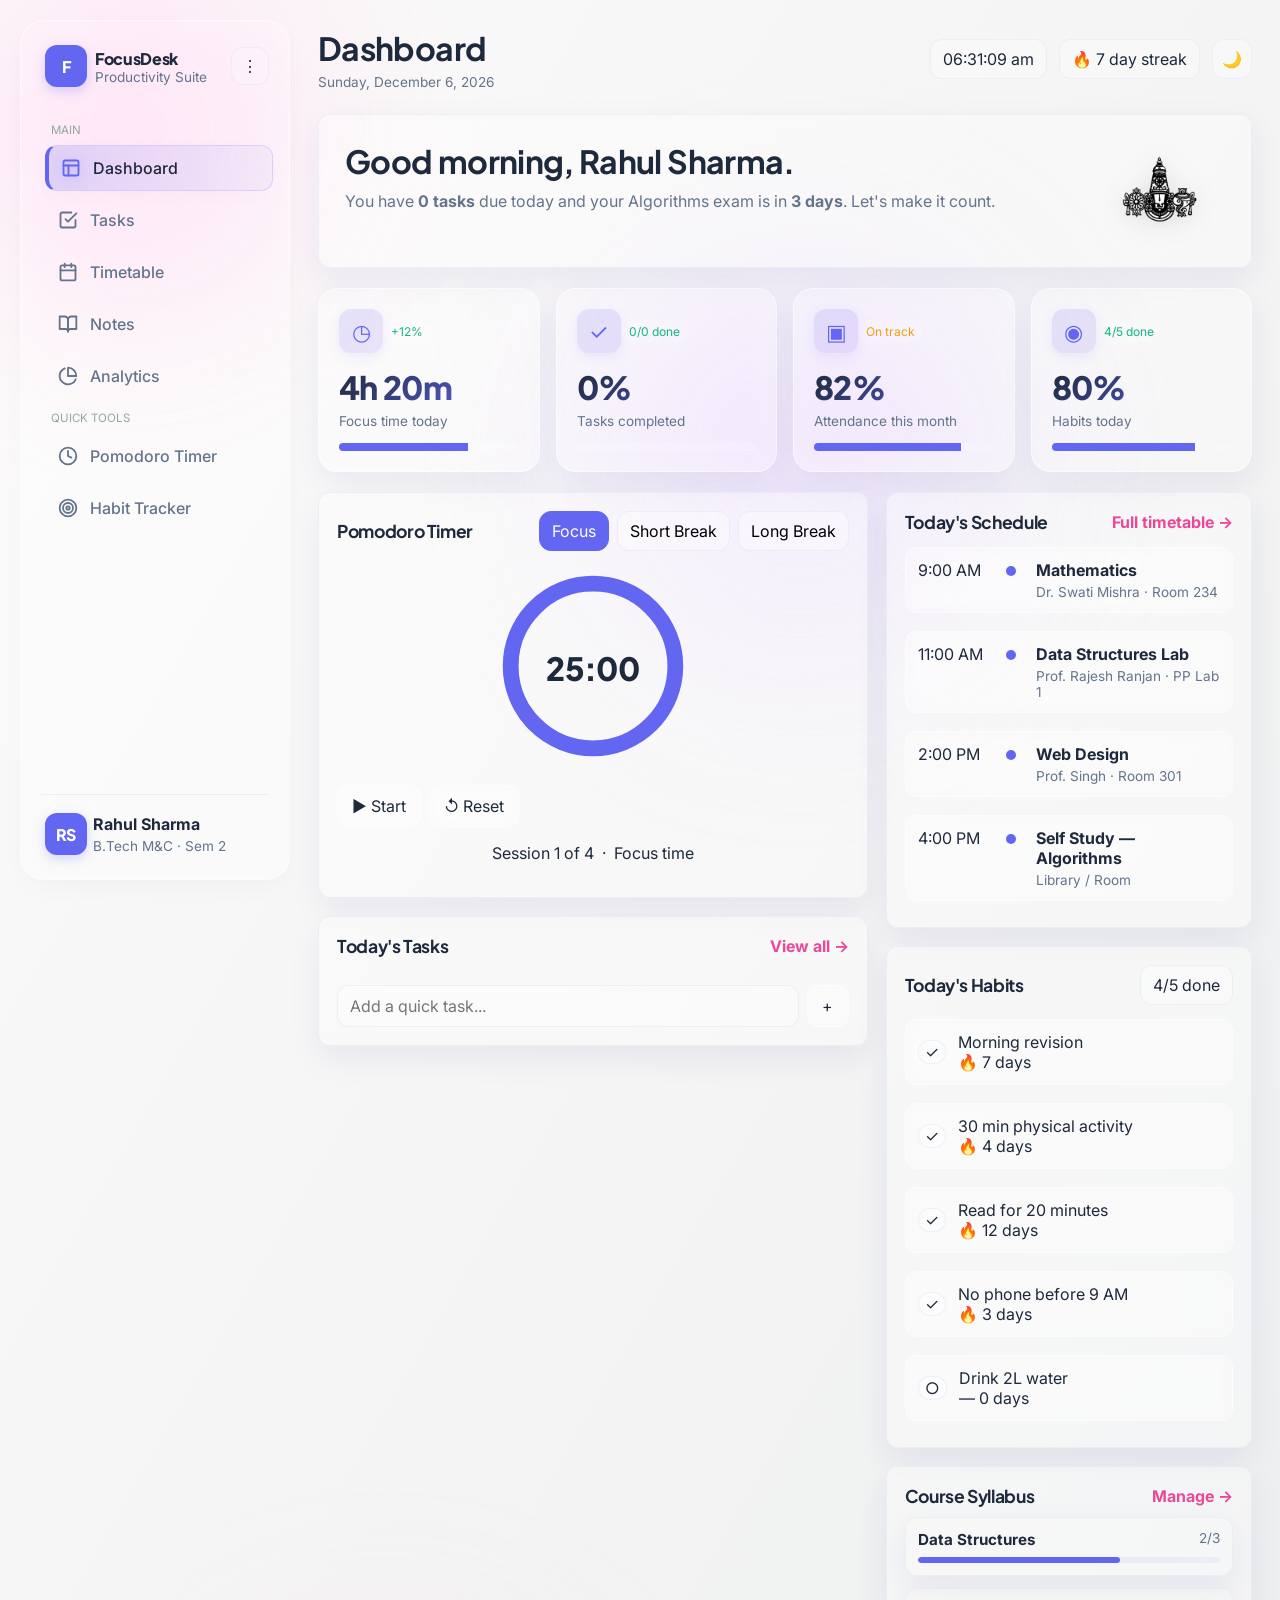
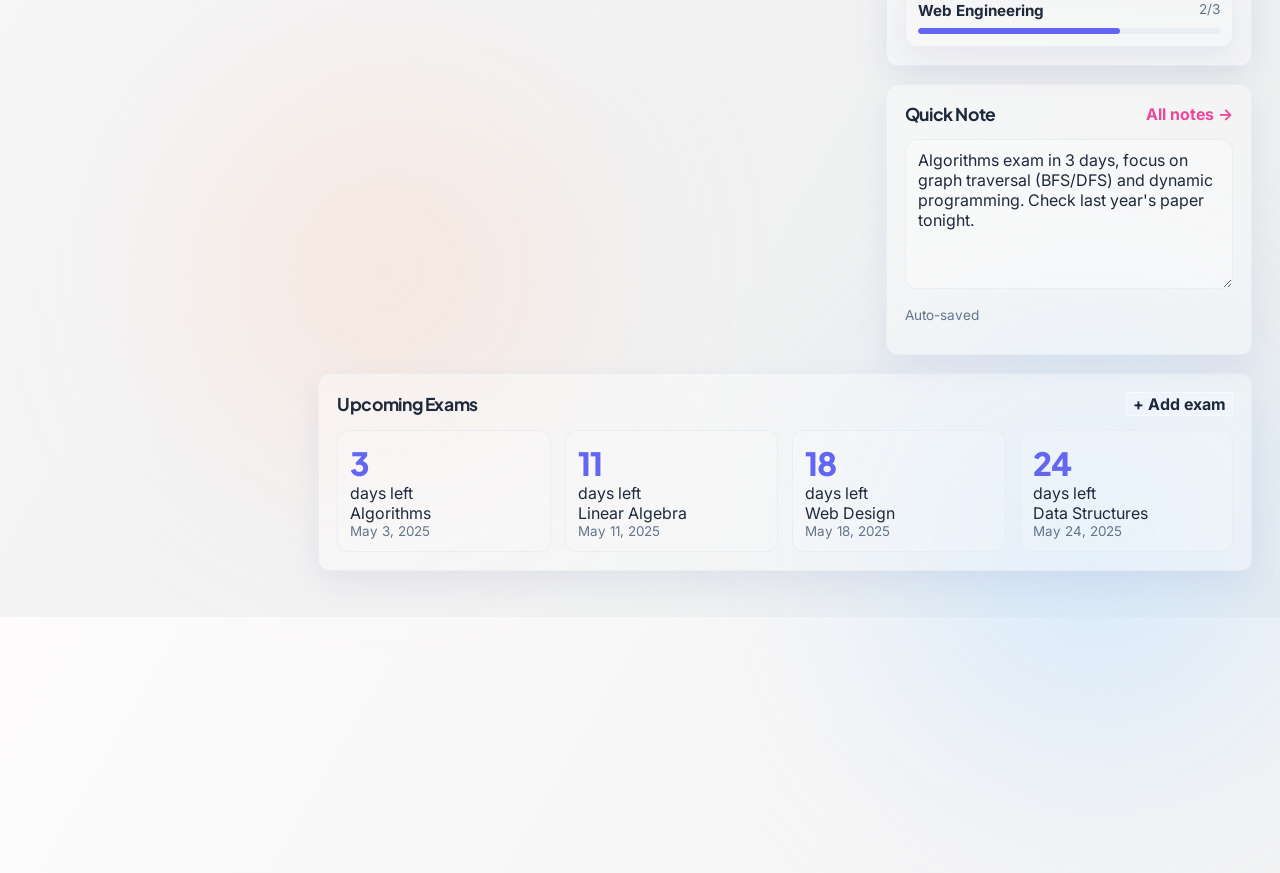
==== commit dec53556: "fix: prevent white flash in dark mode and add smooth page transitions" ====
--- a/html/index.html
+++ b/html/index.html
@@ -6,6 +6,11 @@
   <title>FocusDesk — Student Productivity Dashboard</title>
   <link rel="stylesheet" href="../css/style.css" />
   <link href="https://fonts.googleapis.com/css2?family=Syne:wght@400;600;700;800&family=Epilogue:ital,wght@0,300;0,400;0,500;1,300&display=swap" rel="stylesheet" />
+  <script>
+    if (localStorage.getItem("spd_theme") === "dark" || localStorage.getItem("theme") === "dark") {
+      document.documentElement.classList.add("dark");
+    }
+  </script>
 </head>
 <body class="page-dashboard">
 
--- a/css/style.css
+++ b/css/style.css
@@ -89,7 +89,7 @@
   100% { transform: translate(-5vw, -5vh) scale(0.95); }
 }
 
-body.dark {
+body.dark, html.dark body {
   --bg: #09090b;
   --panel: rgba(24, 24, 27, 0.35);
   --panel-soft: rgba(255, 255, 255, 0.05);
@@ -2137,3 +2137,11 @@
 .pomo-btn:hover, .add-task-btn:hover, .modal-btn-cancel:hover, .widget-link-btn:hover {
   background: var(--panel) !important;
 }
+
+@keyframes pageFadeIn {
+  from { opacity: 0; transform: translateY(8px); }
+  to { opacity: 1; transform: translateY(0); }
+}
+body {
+  animation: pageFadeIn 0.3s cubic-bezier(0.4, 0, 0.2, 1) forwards;
+}
